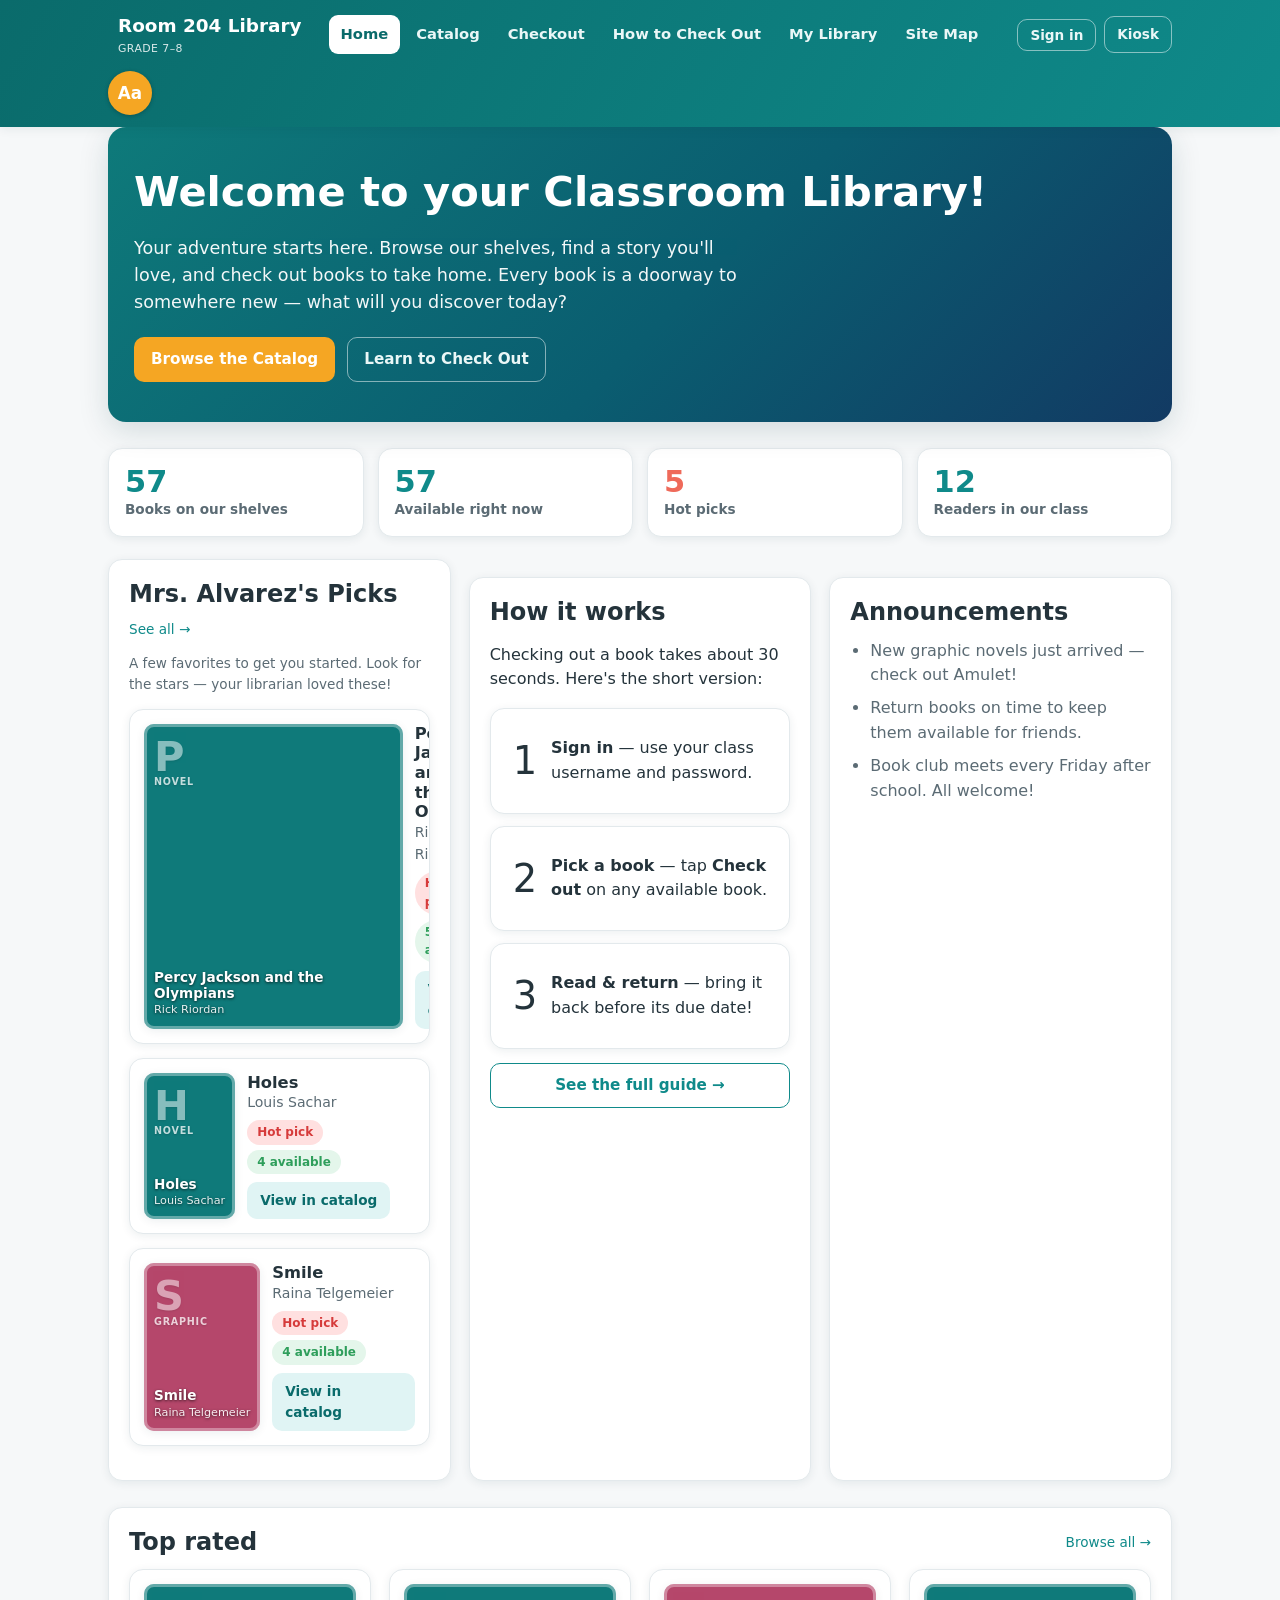
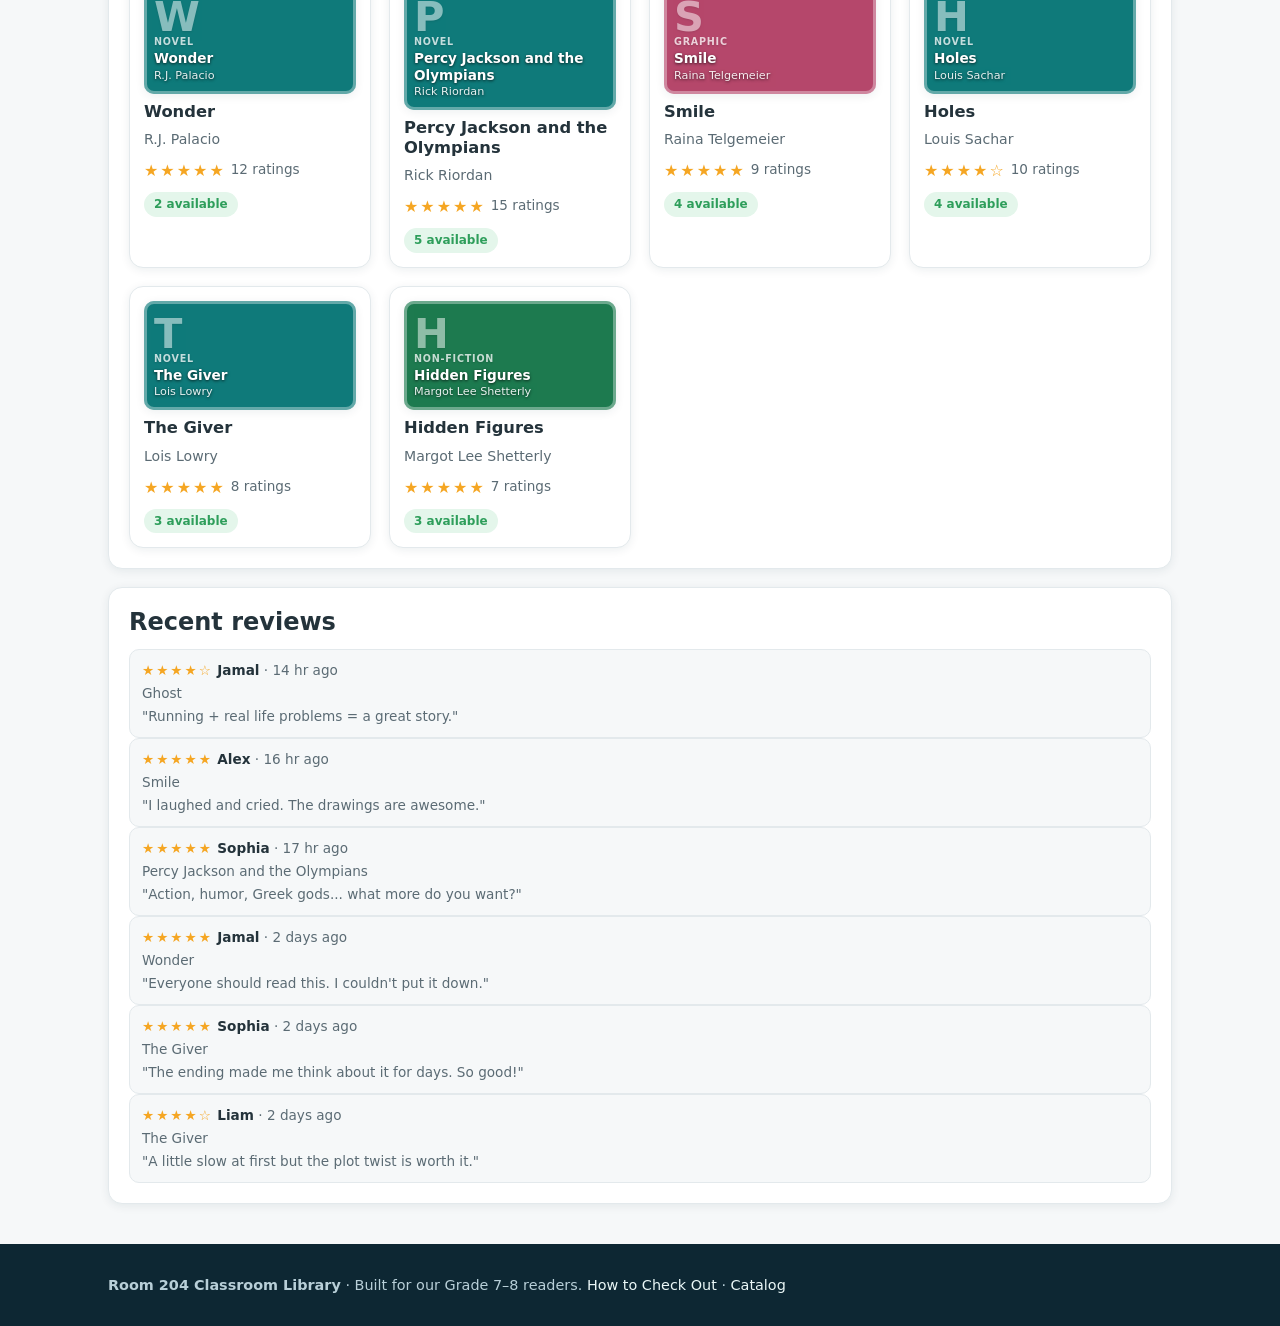
==== index.html @ 21fab07f "Fix 6h inactivity sign-out: persist activity and poll without touching clock - currentUser() now per" ====
<!DOCTYPE html>
<html lang="en">
<head>
 <meta charset="UTF-8">
 <meta name="viewport" content="width=device-width, initial-scale=1.0">
  <meta http-equiv="Cache-Control" content="no-cache, no-store, must-revalidate">
  <meta name="theme-color" content="#0f8a8a">
  <link rel="manifest" href="manifest.webmanifest">
  <link rel="icon" href="icons/icon.svg" type="image/svg+xml">
  <link rel="apple-touch-icon" href="icons/icon.svg">
 <title>Home · Our Classroom Library</title>
 <link rel="stylesheet" href="css/style.css?v=33">
 <script defer src="js/store.js?v=33"></script>
 <script defer src="js/app.js?v=33"></script>
  <script defer src="js/a11y.js?v=33"></script>
 <script defer src="js/covers.js?v=33"></script>
 <script defer src="js/home.js?v=33"></script>
</head>
<body>
 <header class="topbar">
 <div class="topbar-inner">
 <a class="brand" href="index.html">
 <span class="logo"></span>
 <span>Room 204 Library<small>Grade 7–8</small></span></a>
 <nav class="nav">
 <a data-page="index.html" href="index.html">Home</a>
 <a data-page="catalog.html" href="catalog.html">Catalog</a>
        <a data-page="kiosk.html" href="kiosk.html">Checkout</a>
 <a data-page="how-to-check-out.html" href="how-to-check-out.html">How to Check Out</a>
 <a data-page="my-library.html" href="my-library.html">My Library</a>
        <a data-page="sitemap.html" href="sitemap.html">Site Map</a>
 </nav>
 <div id="user-area"></div>
 </div>
 </header>

 <main class="container">
 <section class="hero">
 <div class="emoji-bg"></div>
 <h1>Welcome to your Classroom Library!</h1>
 <p>
 Your adventure starts here. Browse our shelves, find a story you'll love,
 and check out books to take home. Every book is a doorway to somewhere new —
 what will you discover today?</p>
 <div class="hero-actions">
 <a class="btn btn-amber" href="catalog.html"> Browse the Catalog</a>
 <a class="btn btn-ghost" href="how-to-check-out.html">Learn to Check Out</a>
 </div>
 </section>

 <section class="stat-grid" id="stats">
 <div class="stat"><div class="num" id="stat-books">–</div><div class="lbl">Books on our shelves</div></div>
 <div class="stat"><div class="num" id="stat-avail">–</div><div class="lbl">Available right now</div></div>
 <div class="stat hot"><div class="num" id="stat-hot">–</div><div class="lbl">Hot picks </div></div>
 <div class="stat"><div class="num" id="stat-students">–</div><div class="lbl">Readers in our class</div></div>
 </section>

 <div class="grid" style="grid-template-columns: repeat(auto-fit,minmax(300px,1fr))">
 <section class="card">
 <div class="card-head">
 <h2> Mrs. Alvarez's Picks</h2>
 <a class="small" href="catalog.html">See all →</a>
 </div>
 <p class="muted small">A few favorites to get you started. Look for the stars — your librarian loved these!</p>
 <div id="featured"></div>
 </section>

 <section class="card">
 <div class="card-head"><h2> How it works</h2></div>
 <p>Checking out a book takes about 30 seconds. Here's the short version:</p>
 <div class="steps" style="grid-template-columns:1fr;gap:12px;margin:0">
 <div class="step" style="text-align:left;display:flex;gap:14px;align-items:center">
 <span class="icon">1</span><span><strong>Sign in</strong> — use your class username and password.</span>
 </div>
 <div class="step" style="text-align:left;display:flex;gap:14px;align-items:center">
 <span class="icon">2</span><span><strong>Pick a book</strong> — tap <strong>Check out</strong> on any available book.</span>
 </div>
 <div class="step" style="text-align:left;display:flex;gap:14px;align-items:center">
 <span class="icon">3</span><span><strong>Read & return</strong> — bring it back before its due date!</span>
 </div>
 </div>
 <a class="btn btn-outline btn-block" style="margin-top:14px" href="how-to-check-out.html">See the full guide →</a>
 </section>

 <section class="card">
 <div class="card-head"><h2>Announcements</h2></div>
 <div id="announcements-list" style="color:var(--ink-soft)"><p class="muted">Loading…</p></div>
 </section>
 </div>

 <section class="card" id="book-of-week-wrap" style="margin-bottom:26px;border-left:6px solid var(--amber);display:none">
  <div class="card-head"><h2>Book of the Week</h2></div>
  <div id="book-of-week"></div>
</section>

<section class="card" style="margin-top:26px">
 <div class="card-head"><h2>Top rated</h2><a class="small" href="catalog.html">Browse all →</a></div>
 <div id="top-rated" class="book-grid" style="grid-template-columns:repeat(auto-fill,minmax(200px,1fr))"></div>
 </section>

 <section class="card">
 <div class="card-head"><h2>Recent reviews</h2></div>
 <div id="recent-reviews"></div>
 </section>
 </main>

 <footer>
 <div class="container">
 <strong>Room 204 Classroom Library</strong> · Built for our Grade 7–8 readers.
 <a href="how-to-check-out.html">How to Check Out</a> ·
 <a href="catalog.html">Catalog</a>
 </div>
 </footer>
</body>
</html>
---- css/style.css ----
/* ============================================================
   Classroom Library — styles
   Friendly, warm, readable, and fully responsive.
   ============================================================ */
:root {
  --teal: #0f8a8a;
  --teal-dark: #0a6b6b;
  --teal-soft: #e0f4f4;
  --amber: #f5a623;
  --amber-soft: #fff3db;
  --coral: #ef6a5a;
  --ink: #24333b;
  --ink-soft: #5b6b74;
  --line: #e3e9ec;
  --bg: #f6f8f9;
  --card: #ffffff;
  --green: #2e9e5b;
  --green-soft: #e4f6eb;
  --red: #d63b3b;
  --red-soft: #fdecec;
  --blue: #2f6fd0;
  --blue-soft: #e8f0fc;
  --radius: 14px;
  --shadow: 0 2px 10px rgba(16, 51, 60, 0.08);
  --shadow-lg: 0 8px 30px rgba(16, 51, 60, 0.15);
}

* { box-sizing: border-box; }
html { scroll-behavior: smooth; }
body {
  margin: 0;
  font-family: "Segoe UI", system-ui, -apple-system, Roboto, Helvetica, Arial, sans-serif;
  color: var(--ink);
  background: var(--bg);
  line-height: 1.55;
}
img { max-width: 100%; }
h1, h2, h3, h4 { line-height: 1.2; margin: 0 0 .5em; }
a { color: var(--teal); text-decoration: none; }
a:hover { text-decoration: underline; }
.muted { color: var(--ink-soft); }
.small { font-size: .85rem; }
.section-title { font-size: 1.5rem; margin-bottom: .4em; }

/* ------------------------------ Layout ------------------------------ */
.container { max-width: 1100px; margin: 0 auto; padding: 0 18px; }
main { min-height: 60vh; padding: 26px 0 60px; }
.page-head { margin-bottom: 20px; }
.page-head h1 { font-size: 1.9rem; margin-bottom: .15em; }
.grid { display: grid; gap: 18px; }

/* ------------------------------ Top bar ----------------------------- */
.topbar {
  background: linear-gradient(120deg, var(--teal-dark), var(--teal));
  color: #fff;
  position: sticky; top: 0; z-index: 50;
  box-shadow: var(--shadow);
}
.topbar-inner { display: flex; align-items: center; gap: 14px; padding: 12px 18px; max-width: 1100px; margin: 0 auto; flex-wrap: wrap; }
.brand { display: flex; align-items: center; gap: 10px; font-weight: 800; font-size: 1.15rem; color: #fff; text-decoration: none; }
.brand:hover { text-decoration: none; }
.brand .logo { font-size: 1.5rem; }
.brand small { display: block; font-weight: 500; font-size: .68rem; opacity: .85; letter-spacing: .04em; text-transform: uppercase; }

.nav { display: flex; gap: 4px; flex-wrap: wrap; margin-left: auto; }
.nav a {
  color: #eaf7f7; padding: 8px 12px; border-radius: 9px; font-weight: 600; font-size: .92rem;
}
.nav a:hover { background: rgba(255,255,255,.14); text-decoration: none; }
.nav a.active { background: #fff; color: var(--teal-dark); }

#user-area { display: flex; align-items: center; gap: 8px; flex-wrap: wrap; margin-left: auto; }

.user-chip { display: inline-flex; align-items: center; gap: 8px; background: rgba(255,255,255,.18); padding: 5px 11px 5px 6px; border-radius: 999px; }
.user-avatar { width: 28px; height: 28px; border-radius: 50%; background: var(--amber); color: #fff; display: inline-flex; align-items: center; justify-content: center; font-weight: 800; }
.user-name { font-weight: 600; }

/* ------------------------------ Buttons ----------------------------- */
.btn {
  display: inline-flex; align-items: center; gap: 6px; justify-content: center;
  padding: 10px 16px; border-radius: 10px; border: 1px solid transparent;
  font-weight: 700; font-size: .95rem; cursor: pointer; font-family: inherit;
  transition: transform .05s ease, box-shadow .15s ease, background .15s;
}
.btn:active { transform: translateY(1px); }
.btn-block { width: 100%; }
.btn-sm { padding: 7px 12px; font-size: .85rem; }
.btn-primary { background: var(--teal); color: #fff; }
.btn-primary:hover { background: var(--teal-dark); }
.btn-amber { background: var(--amber); color: #fff; }
.btn-amber:hover { filter: brightness(.95); }
.btn-ghost { background: transparent; color: #eaf7f7; border-color: rgba(255,255,255,.5); }
.btn-ghost:hover { background: rgba(255,255,255,.15); }
.btn-outline { background: #fff; color: var(--teal); border-color: var(--teal); }
.btn-outline:hover { background: var(--teal-soft); }
.btn-danger { background: var(--red); color: #fff; }
.btn-danger-ghost { background: #fff; color: var(--red); border-color: var(--red); }
.btn-danger-ghost:hover { background: var(--red-soft); }
.btn-soft { background: var(--teal-soft); color: var(--teal-dark); }
.btn:disabled { opacity: .5; cursor: not-allowed; }

.chip {
  background: var(--teal-soft); color: var(--teal-dark); border: none; border-radius: 999px;
  padding: 6px 12px; cursor: pointer; font-weight: 600; font-size: .85rem; margin: 3px;
}
.chip:hover { background: #cfe9e9; }
.chip.active { background: var(--teal); color: #fff; }

/* ------------------------------ Badges ------------------------------ */
.badge { display: inline-flex; align-items: center; gap: 4px; padding: 3px 10px; border-radius: 999px; font-size: .75rem; font-weight: 700; }
.badge-avail { background: var(--green-soft); color: var(--green); }
.badge-out { background: var(--red-soft); color: var(--red); }
.badge-hold { background: var(--amber-soft); color: #a16508; }
.badge-admin { background: var(--amber); color: #fff; }
.badge-hot { background: #ffe0e0; color: #d63b3b; }
.badge-rising { background: var(--blue-soft); color: var(--blue); }
.badge-overdue { background: var(--red); color: #fff; }
.badge-warn { background: var(--amber-soft); color: #a16508; }

/* ------------------------------- Cards ------------------------------ */
.card { background: var(--card); border: 1px solid var(--line); border-radius: var(--radius); box-shadow: var(--shadow); padding: 20px; }
.card + .card { margin-top: 18px; }
.card-head { display: flex; align-items: center; justify-content: space-between; gap: 10px; margin-bottom: 12px; flex-wrap: wrap; }
.card-head h2, .card-head h3 { margin: 0; }

.stat-grid { display: grid; grid-template-columns: repeat(auto-fit, minmax(150px, 1fr)); gap: 14px; margin-bottom: 22px; }
.stat { background: var(--card); border: 1px solid var(--line); border-radius: var(--radius); padding: 16px; box-shadow: var(--shadow); }
.stat .num { font-size: 1.9rem; font-weight: 800; color: var(--teal); line-height: 1.1; }
.stat .lbl { color: var(--ink-soft); font-weight: 600; font-size: .85rem; }
.stat.hot .num { color: var(--coral); }

/* ----------------------------- Book cards --------------------------- */
.book-grid { display: grid; grid-template-columns: repeat(auto-fill, minmax(230px, 1fr)); gap: 18px; }
.book-card {
  background: var(--card); border: 1px solid var(--line); border-radius: var(--radius);
  box-shadow: var(--shadow); overflow: hidden; display: flex; flex-direction: column;
  transition: transform .12s ease, box-shadow .12s ease;
}
.book-card:hover { transform: translateY(-3px); box-shadow: var(--shadow-lg); }
.book-card .body { padding: 14px; display: flex; flex-direction: column; gap: 8px; flex: 1; }
.book-card h3 { font-size: 1.02rem; margin: 0; }
.book-card .author { color: var(--ink-soft); font-size: .88rem; }
.book-card .meta { display: flex; flex-wrap: wrap; gap: 5px; }
.book-card .actions { display: flex; gap: 8px; flex-wrap: wrap; margin-top: auto; padding-top: 6px; }
.book-card .actions .btn { flex: 1; white-space: nowrap; }

.cover { border-radius: 10px; color: #fff; text-shadow: 0 1px 2px rgba(0,0,0,.2); padding: 14px; display: flex; flex-direction: column; min-height: 150px; box-shadow: inset 0 0 0 3px rgba(255,255,255,.35), var(--shadow); position: relative; overflow: hidden; }
/* Big initial letter + type label (text-only fallback, no emoji) sit behind
   the cover image. The real Open Library image (z-index 1) covers them when
   it loads; if it fails or is offline, the text cover shows through. */
.cover .cover-initial { font-size: 4.6rem; font-weight: 800; line-height: .9; opacity: .5; margin-top: 4px; }
.cover .cover-type { font-size: .7rem; font-weight: 700; text-transform: uppercase; letter-spacing: .08em; opacity: .75; }
.cover .cover-title { font-weight: 800; font-size: 1.05rem; margin-top: auto; line-height: 1.2; position: relative; z-index: 2; }
.cover .cover-author { font-size: .8rem; opacity: .9; position: relative; z-index: 2; }
.cover-img { position: absolute; inset: 0; width: 100%; height: 100%; object-fit: cover; z-index: 1; border-radius: 8px; }
.cover .cover-title, .cover .cover-author {
  color: #fff; text-shadow: 0 1px 3px rgba(0,0,0,.7);
}
.cover.sm { min-height: 90px; padding: 10px; }
.cover.sm .cover-initial { font-size: 2.6rem; }
.cover.sm .cover-title { font-size: .85rem; }
.cover.sm .cover-author { font-size: .7rem; }
.cover.sm .cover-type { font-size: .6rem; }

/* Book-card description excerpt */
.book-card .desc {
  font-size: .82rem; color: var(--ink-soft); margin: 0;
  display: -webkit-box; -webkit-line-clamp: 2; -webkit-box-orient: vertical; overflow: hidden;
}
.stars { color: var(--amber); letter-spacing: 2px; white-space: nowrap; }
.review { background: var(--bg); border: 1px solid var(--line); border-radius: 10px; padding: 10px 12px; }
.review-form { border-top: 1px dashed var(--line); padding-top: 4px; }
.star-input { display: flex; gap: 2px; margin: 6px 0; }
.star-btn { background: none; border: none; font-size: 1.7rem; color: #c9d4da; cursor: pointer; padding: 0 2px; line-height: 1; }
.star-btn:hover { color: var(--amber); }
.star-btn.filled { color: var(--amber); }
#review-text { width: 100%; padding: 10px 12px; border: 1px solid var(--line); border-radius: 9px; font-family: inherit; font-size: .95rem; margin-bottom: 8px; resize: vertical; }

/* ------------------------------ Filters ----------------------------- */
.filters { display: flex; flex-wrap: wrap; gap: 10px; align-items: flex-end; margin-bottom: 18px; }
.field { display: flex; flex-direction: column; gap: 5px; }
.field label { font-weight: 700; font-size: .8rem; color: var(--ink-soft); }
.field input, .field select, .field textarea {
  padding: 10px 12px; border: 1px solid var(--line); border-radius: 9px; font-size: .95rem;
  font-family: inherit; background: #fff; color: var(--ink);
}
.field input:focus, .field select:focus, .field textarea:focus { outline: 2px solid var(--teal); border-color: var(--teal); }
.search-wrap { position: relative; flex: 1; min-width: 220px; }
.search-wrap input { width: 100%; padding-left: 36px; }
.search-wrap .search-icon { position: absolute; left: 12px; top: 50%; transform: translateY(-50%); font-size: 1rem; }

/* ------------------------------- Tables ----------------------------- */
.table-wrap { overflow-x: auto; }
table { width: 100%; border-collapse: collapse; font-size: .9rem; }
th, td { text-align: left; padding: 11px 12px; border-bottom: 1px solid var(--line); vertical-align: middle; }
th { color: var(--ink-soft); font-size: .78rem; text-transform: uppercase; letter-spacing: .03em; }
tbody tr:hover { background: #fbfcfd; }
.row-actions { display: flex; gap: 6px; flex-wrap: wrap; }

/* ------------------------------ Hero -------------------------------- */
.hero {
  background: linear-gradient(135deg, #0e7a7a, #0a5d70 55%, #123a63);
  color: #fff; border-radius: 18px; padding: 40px 26px; margin-bottom: 26px;
  box-shadow: var(--shadow-lg); position: relative; overflow: hidden;
}
.hero h1 { font-size: clamp(1.7rem, 4vw, 2.6rem); margin-bottom: .3em; }
.hero p { font-size: 1.1rem; opacity: .95; max-width: 620px; }
.hero .emoji-bg { position: absolute; right: -20px; bottom: -30px; font-size: 9rem; opacity: .12; transform: rotate(-10deg); }
.hero-actions { display: flex; gap: 12px; flex-wrap: wrap; margin-top: 20px; }

.callout { display: flex; gap: 14px; align-items: flex-start; background: var(--amber-soft); border-left: 5px solid var(--amber); padding: 16px; border-radius: 10px; }

/* ------------------------------- Steps ------------------------------ */
.steps { display: grid; grid-template-columns: repeat(auto-fit, minmax(230px, 1fr)); gap: 18px; margin: 20px 0; }
.step { background: var(--card); border: 1px solid var(--line); border-radius: var(--radius); padding: 22px; box-shadow: var(--shadow); text-align: center; }
.step .num { width: 44px; height: 44px; border-radius: 50%; background: var(--teal); color: #fff; font-weight: 800; font-size: 1.2rem; display: inline-flex; align-items: center; justify-content: center; margin-bottom: 12px; }
.step .icon { font-size: 2.4rem; }
.step h3 { margin-bottom: .3em; }

/* ------------------------------- Modal ------------------------------ */
.modal { display: none; position: fixed; inset: 0; background: rgba(16,32,40,.55); z-index: 100; align-items: center; justify-content: center; padding: 16px; }
.modal.open { display: flex; }
.modal-card { background: #fff; border-radius: var(--radius); padding: 24px; max-width: 440px; width: 100%; box-shadow: var(--shadow-lg); max-height: 92vh; overflow-y: auto; position: relative; }
.modal-card.wide { max-width: 760px; }
.modal-card h2 { margin-top: 0; }
.modal-x { position: absolute; top: 10px; right: 12px; background: none; border: none; font-size: 1.6rem; cursor: pointer; color: var(--ink-soft); }
form label { display: flex; flex-direction: column; gap: 5px; font-weight: 700; font-size: .9rem; margin-bottom: 12px; }
form input, form select, form textarea { padding: 10px 12px; border: 1px solid var(--line); border-radius: 9px; font-size: .95rem; font-family: inherit; }
.form-error { color: var(--red); font-weight: 600; }
.demo-accounts { margin-top: 14px; border-top: 1px dashed var(--line); padding-top: 12px; }

/* ------------------------------ Barcode ----------------------------- */
.barcode-card { text-align: center; }
.barcode-card canvas { max-width: 100%; height: auto; border: 1px dashed var(--line); border-radius: 8px; background: #fff; padding: 8px; }
.barcode-actions { display: flex; gap: 10px; justify-content: center; margin-top: 14px; flex-wrap: wrap; }

/* ------------------------------- Toast ------------------------------ */
#toast-box { position: fixed; bottom: 18px; right: 18px; display: flex; flex-direction: column; gap: 8px; z-index: 200; max-width: 90vw; }
.toast { background: var(--ink); color: #fff; padding: 12px 16px; border-radius: 10px; box-shadow: var(--shadow-lg); font-weight: 600; font-size: .92rem; opacity: 1; transition: opacity .3s, transform .3s; }
.toast-success { background: var(--green); }
.toast-error { background: var(--red); }
.toast-hide { opacity: 0; transform: translateY(8px); }

/* --------------------------- Empty state ---------------------------- */
.empty { text-align: center; padding: 40px 20px; color: var(--ink-soft); }
.empty .big { font-size: 3rem; }

/* ------------------------------ Scanner ------------------------------ */
.scan-fab {
  position: fixed; bottom: 22px; right: 22px; z-index: 60;
  background: var(--teal); color: #fff; border-radius: 999px;
  padding: 14px 20px; font-size: 1rem; box-shadow: var(--shadow-lg);
}
.scan-fab:hover { background: var(--teal-dark); transform: translateY(-2px); }
.scan-fab span { font-weight: 800; }
.scan-video-wrap { background: #0b0f12; border-radius: 12px; overflow: hidden; margin-bottom: 12px; min-height: 160px; display: flex; align-items: center; justify-content: center; position: relative; }
.scan-video-wrap video { width: 100%; max-height: 320px; display: block; }
.scan-status.warn { color: var(--amber); font-weight: 600; }
.scan-status.ok { color: var(--green); font-weight: 600; }
#scan-manual { margin-bottom: 4px; }
#scan-manual input { width: 100%; padding: 12px 14px; border: 1px solid var(--line); border-radius: 10px; font-size: 1rem; }

/* ------------------------------ Footer ------------------------------ */
footer { background: #0d2733; color: #b8cfd8; padding: 30px 0; margin-top: 40px; font-size: .9rem; }
footer a { color: #eaf7f7; }

/* --------------------------- Responsive ----------------------------- */
@media (max-width: 720px) {
  .topbar-inner { gap: 8px; }
  .brand small { display: none; }
  .nav { order: 3; width: 100%; justify-content: flex-start; }
  .hero { padding: 28px 20px; }
  .page-head h1 { font-size: 1.5rem; }
  .stat-grid { grid-template-columns: repeat(2, 1fr); }
  .card-head { flex-direction: column; align-items: flex-start; }
  .book-grid { grid-template-columns: repeat(auto-fill, minmax(160px, 1fr)); }
  #user-area { width: 100%; margin-left: 0; }
}
@media (max-width: 420px) {
  .book-grid { grid-template-columns: 1fr; }
  .stat-grid { grid-template-columns: 1fr; }
}

/* --------------------------- View toggle (#11) --------------------------- */
.seg { display: inline-flex; border: 1px solid var(--line); border-radius: 9px; overflow: hidden; background: #fff; }
.seg-btn { border: none; background: #fff; padding: 8px 14px; font-weight: 700; font-size: .85rem; cursor: pointer; color: var(--ink-soft); font-family: inherit; }
.seg-btn.active { background: var(--teal); color: #fff; }

/* --------------------------- Shelf view (#11) --------------------------- */
.shelf-row { display: grid; grid-template-columns: repeat(auto-fill, minmax(200px, 1fr)); gap: 14px; }
.shelf-head { color: #fff; padding: 10px 14px; border-radius: 10px 10px 0 0; display: flex; justify-content: space-between; align-items: center; font-weight: 800; }
.shelf-count { font-weight: 600; font-size: .8rem; opacity: .9; }

/* --------------------------- Accessibility (#15) ------------------------- */
html.large-text { font-size: 18px; }
html.large-text .btn { font-size: 1rem; }
html.dyslexia body, html.dyslexia body * { font-family: "Comic Sans MS", "Chalkboard SE", "OpenDyslexic", Verdana, sans-serif !important; letter-spacing: .02em; line-height: 1.65; }

/* --------------------------- Dark mode (#15) ----------------------------- */
html[data-theme="dark"] {
  --bg: #10161a;
  --card: #182229;
  --line: #2b3a44;
  --ink: #e6eef1;
  --ink-soft: #a7b8c2;
  --teal-soft: #123a3a;
  --green-soft: #143326;
  --red-soft: #3a1a1a;
  --blue-soft: #16273f;
  --amber-soft: #33270f;
}
html[data-theme="dark"] body { background: var(--bg); color: var(--ink); }
html[data-theme="dark"] .card, html[data-theme="dark"] .stat,
html[data-theme="dark"] .step, html[data-theme="dark"] .book-card,
html[data-theme="dark"] .seg, html[data-theme="dark"] .seg-btn { background: var(--card); border-color: var(--line); }
html[data-theme="dark"] .field input, html[data-theme="dark"] .field select, html[data-theme="dark"] .field textarea,
html[data-theme="dark"] form input, html[data-theme="dark"] form select, html[data-theme="dark"] form textarea,
html[data-theme="dark"] #scan-manual input { background: #10161a; color: var(--ink); border-color: var(--line); }
html[data-theme="dark"] .modal-card { background: var(--card); color: var(--ink); }
html[data-theme="dark"] th { color: var(--ink-soft); }
html[data-theme="dark"] tbody tr:hover { background: #1c272e; }
html[data-theme="dark"] .review { background: #10161a; }
html[data-theme="dark"] .btn-outline { background: transparent; color: var(--teal); }
html[data-theme="dark"] .btn-danger-ghost { background: transparent; }
html[data-theme="dark"] .btn-soft { background: var(--teal-soft); color: var(--teal); }
html[data-theme="dark"] .hero { background: linear-gradient(135deg, #0a4d4d, #0a3d52 55%, #0c2542); }

/* Accessibility settings popover */
.a11y-pop { position: fixed; top: 66px; right: 18px; z-index: 90; width: 260px; }
@media (max-width: 720px) { .a11y-pop { top: 120px; right: 10px; width: 240px; } }
.a11y-row { display: flex; align-items: center; justify-content: space-between; gap: 10px; padding: 8px 0; border-bottom: 1px solid var(--line); }
.a11y-row:last-child { border-bottom: none; }
.a11y-row label { font-weight: 600; font-size: .9rem; }
.switch { position: relative; width: 42px; height: 24px; flex: none; }
.switch input { opacity: 0; width: 0; height: 0; }
.switch .slider { position: absolute; cursor: pointer; inset: 0; background: #c6d1d6; border-radius: 999px; transition: .2s; }
.switch .slider:before { content: ""; position: absolute; height: 18px; width: 18px; left: 3px; bottom: 3px; background: #fff; border-radius: 50%; transition: .2s; }
.switch input:checked + .slider { background: var(--teal); }
.switch input:checked + .slider:before { transform: translateX(18px); }

/* Display (Aa) button — make it a clear, tappable pill on the top bar */
.a11y-btn {
  background: var(--amber) !important;
  color: #fff !important;
  border: none !important;
  width: 44px; height: 44px;
  padding: 0 !important;
  border-radius: 50% !important;
  font-weight: 800 !important;
  font-size: 1.05rem !important;
  box-shadow: 0 1px 4px rgba(0,0,0,.25);
}
.a11y-btn:hover { background: #e0920f !important; transform: translateY(-1px); }

/* ------------------------- Kiosk (#checkout) ------------------------- */
.kiosk-tabs { display: flex; gap: 8px; margin-bottom: 20px; }
.kiosk-tab {
  flex: 1; padding: 16px; font-size: 1.15rem; font-weight: 800; cursor: pointer;
  border: 2px solid var(--line); background: var(--card); color: var(--ink-soft);
  border-radius: 12px; font-family: inherit;
}
.kiosk-tab.active { background: var(--teal); color: #fff; border-color: var(--teal); }

.class-picker { display: flex; gap: 12px; flex-wrap: wrap; }
.class-btn {
  flex: 1; min-width: 120px; padding: 20px; font-size: 1.5rem; font-weight: 800;
  border: 2px solid var(--line); border-radius: 12px; background: var(--card);
  cursor: pointer; font-family: inherit; color: var(--teal);
}
.class-btn:hover { border-color: var(--teal); background: var(--teal-soft); }
.class-btn.active { background: var(--teal); color: #fff; border-color: var(--teal); }

.roster { display: grid; grid-template-columns: repeat(auto-fill, minmax(150px, 1fr)); gap: 10px; }
.roster-name {
  display: flex; align-items: center; justify-content: space-between; gap: 6px;
  padding: 14px 12px; font-size: 1.02rem; font-weight: 700; cursor: pointer;
  border: 2px solid var(--line); border-radius: 10px; background: var(--card);
  font-family: inherit; color: var(--ink); text-align: left;
}
.roster-name:hover { border-color: var(--teal); background: var(--teal-soft); }
.roster-name.active { background: var(--teal); color: #fff; border-color: var(--teal); }
.roster-name.active .badge { background: #fff; color: var(--teal); }

.kiosk-scan-buttons { display: flex; gap: 10px; flex-wrap: wrap; }
.btn-lg { padding: 14px 24px; font-size: 1.05rem; }

@media (max-width: 520px) {
  .class-btn { min-width: 40%; }
}

/* --------------------------- Print barcodes (#6) ----------------------- */
.barcode-sheet { display: none; }
.bc-sheet-heading { text-align: center; margin-bottom: 16px; }
.bc-grid { display: grid; grid-template-columns: repeat(3, 1fr); gap: 14px; }
.bc-item { border: 1px dashed #ccc; padding: 10px; text-align: center; page-break-inside: avoid; }
.bc-title { font-size: 11px; font-weight: 700; margin-bottom: 4px; }
.bc-isbn { font-size: 9px; color: #555; margin-top: 4px; letter-spacing: .5px; }
@media print {
  body * { visibility: hidden; }
  #barcode-sheet, #barcode-sheet * { visibility: visible; }
  #barcode-sheet { display: block; position: absolute; inset: 0; padding: 20px; }
  .bc-grid { grid-template-columns: repeat(3, 1fr); }
}

/* --------------------- Kiosk options (checkout/checkin) --------------- */
.kiosk-options { display: grid; grid-template-columns: repeat(auto-fit, minmax(220px, 1fr)); gap: 18px; max-width: 640px; margin: 0 auto; }
.kiosk-option {
  display: flex; flex-direction: column; gap: 6px; align-items: flex-start; text-align: left;
  padding: 28px 22px; font-family: inherit; cursor: pointer;
  border: 2px solid var(--line); border-radius: 14px; background: var(--card); box-shadow: var(--shadow);
  transition: transform .1s ease, box-shadow .1s ease, border-color .1s;
}
.kiosk-option:hover { transform: translateY(-3px); box-shadow: var(--shadow-lg); border-color: var(--teal); }
.kiosk-option-title { font-size: 1.5rem; font-weight: 800; color: var(--teal); }
.kiosk-option-sub { font-size: .9rem; color: var(--ink-soft); }
.kiosk-panel { max-width: 640px; margin: 0 auto; }
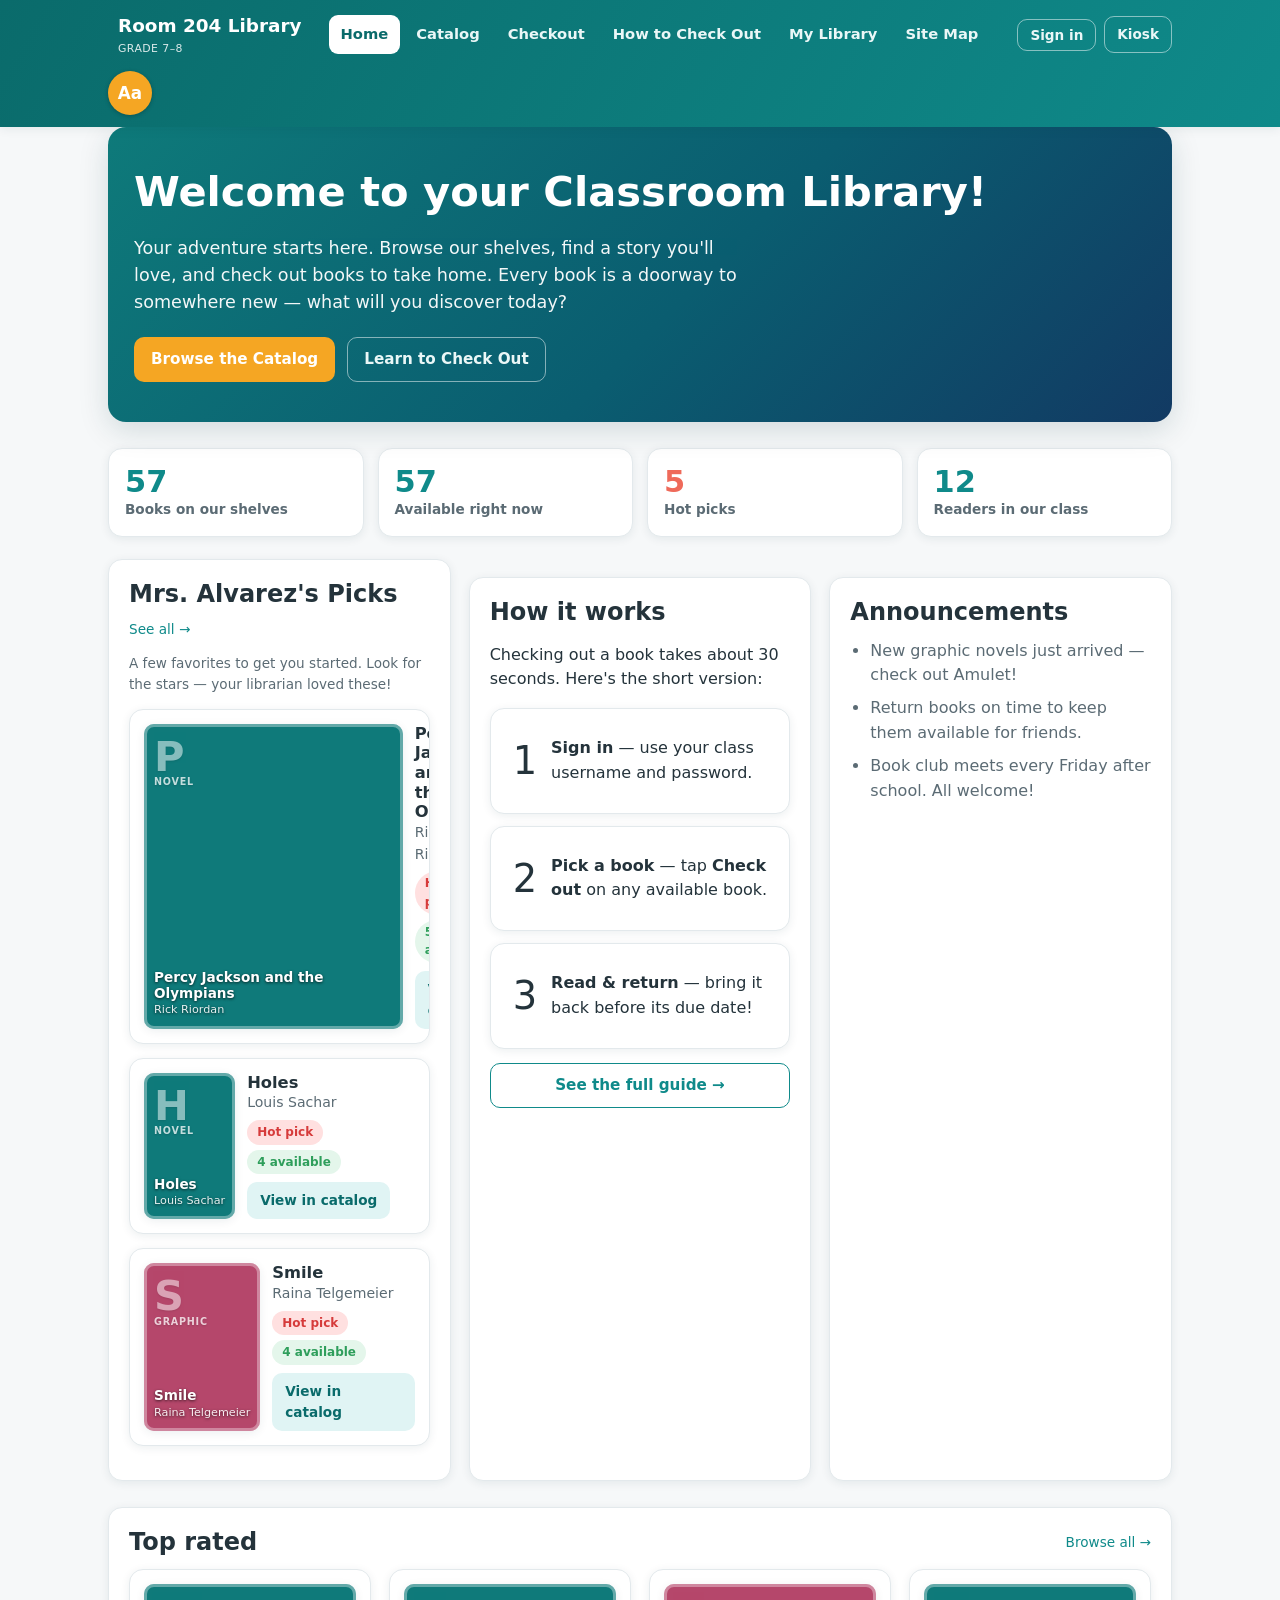
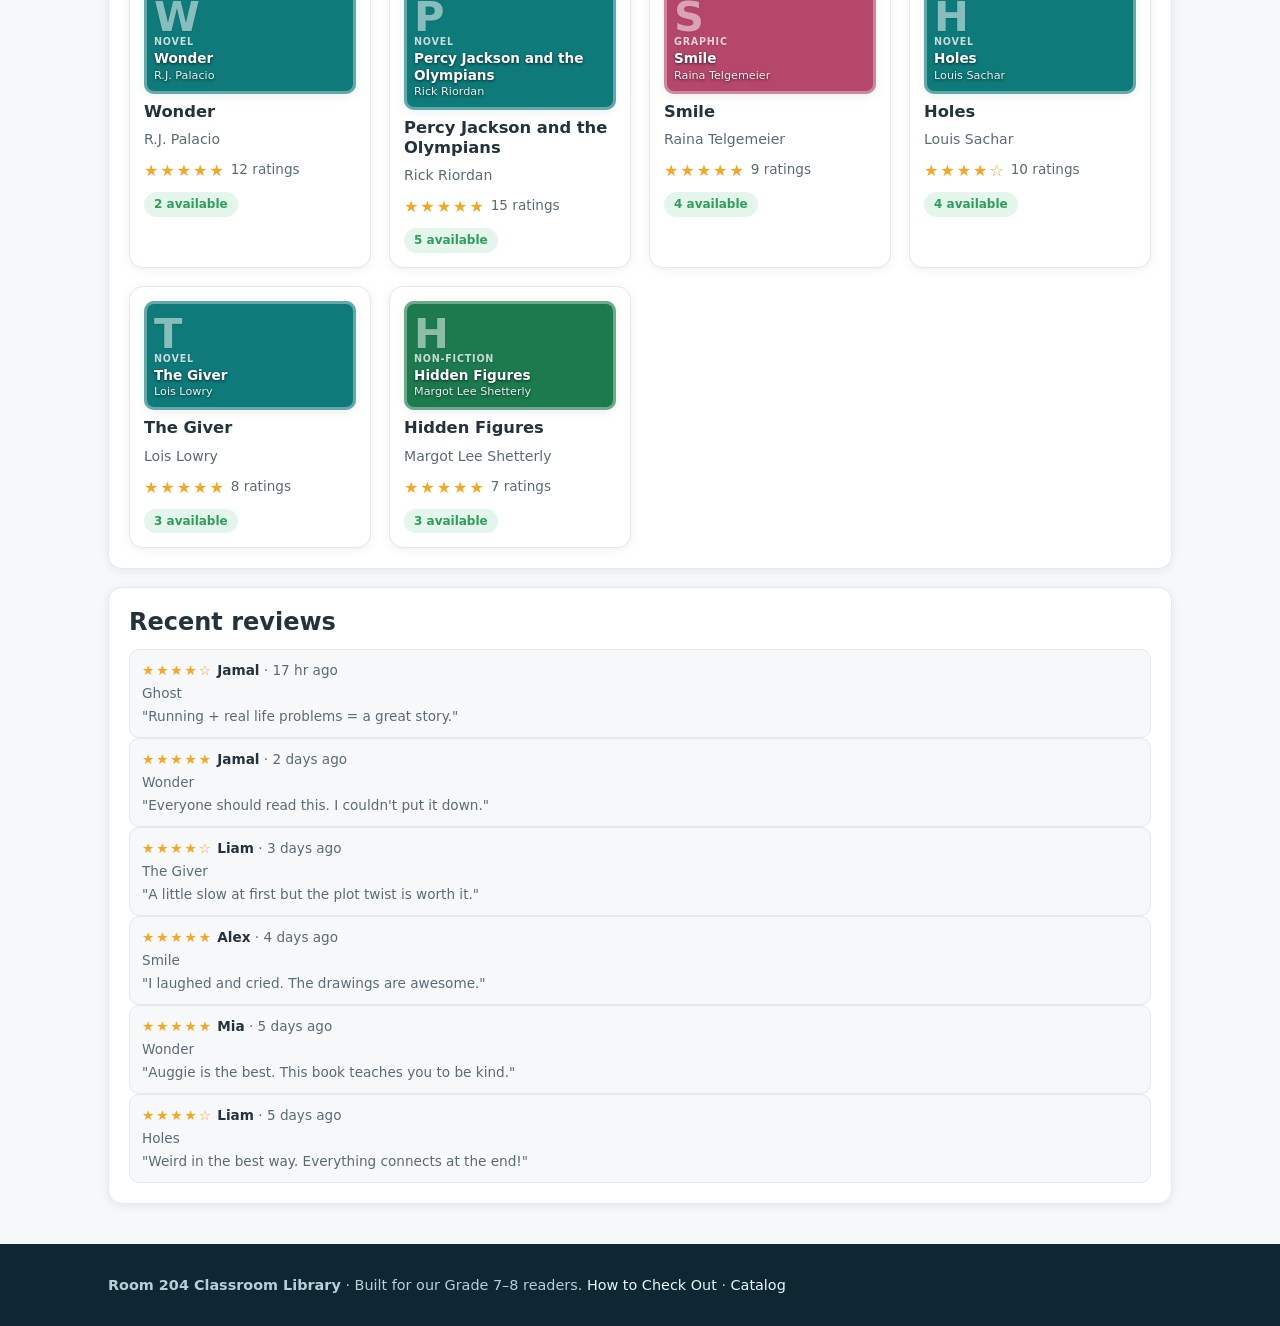
==== commit de719f57: "Add backup/restore, reading-level tags, and club read/unread features - Backup/Restore: admin can do" ====
--- a/index.html
+++ b/index.html
@@ -9,12 +9,12 @@
   <link rel="icon" href="icons/icon.svg" type="image/svg+xml">
   <link rel="apple-touch-icon" href="icons/icon.svg">
  <title>Home · Our Classroom Library</title>
- <link rel="stylesheet" href="css/style.css?v=33">
- <script defer src="js/store.js?v=33"></script>
- <script defer src="js/app.js?v=33"></script>
-  <script defer src="js/a11y.js?v=33"></script>
- <script defer src="js/covers.js?v=33"></script>
- <script defer src="js/home.js?v=33"></script>
+ <link rel="stylesheet" href="css/style.css?v=34">
+ <script defer src="js/store.js?v=34"></script>
+ <script defer src="js/app.js?v=34"></script>
+  <script defer src="js/a11y.js?v=34"></script>
+ <script defer src="js/covers.js?v=34"></script>
+ <script defer src="js/home.js?v=34"></script>
 </head>
 <body>
  <header class="topbar">
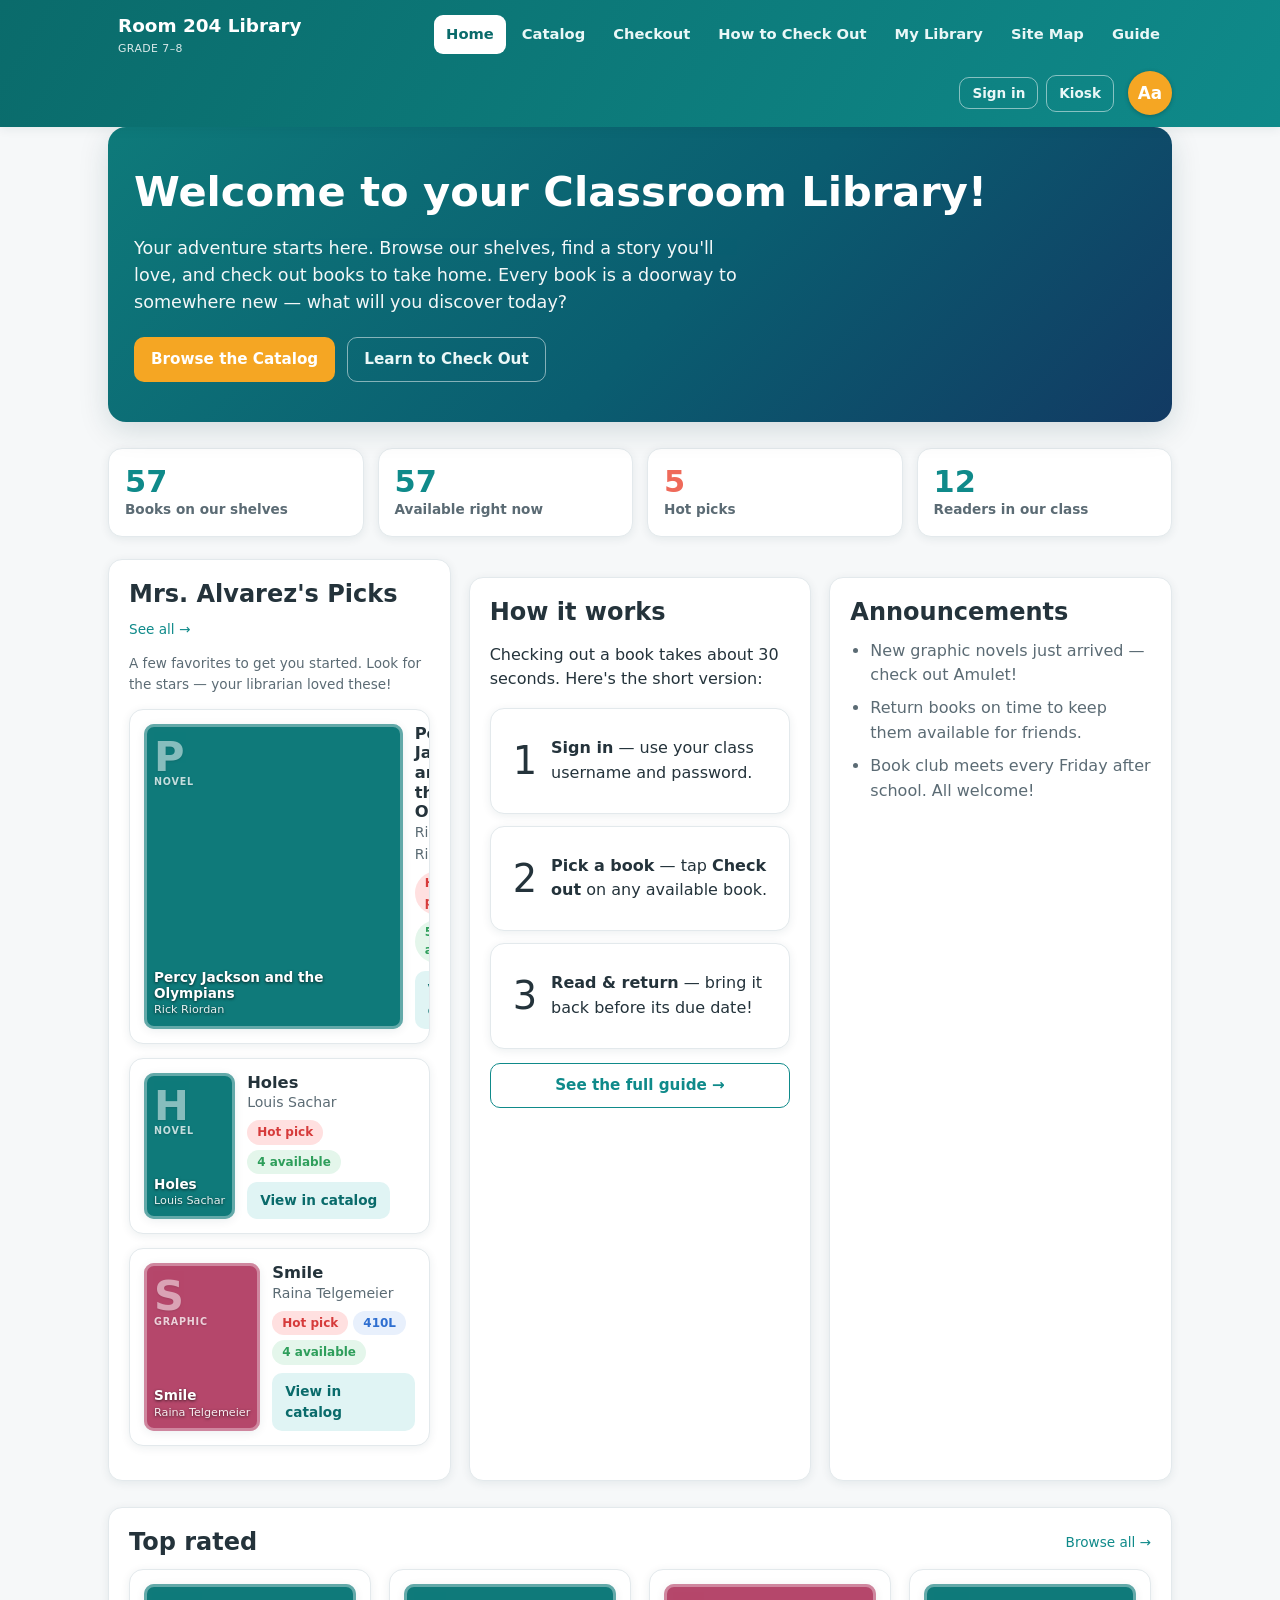
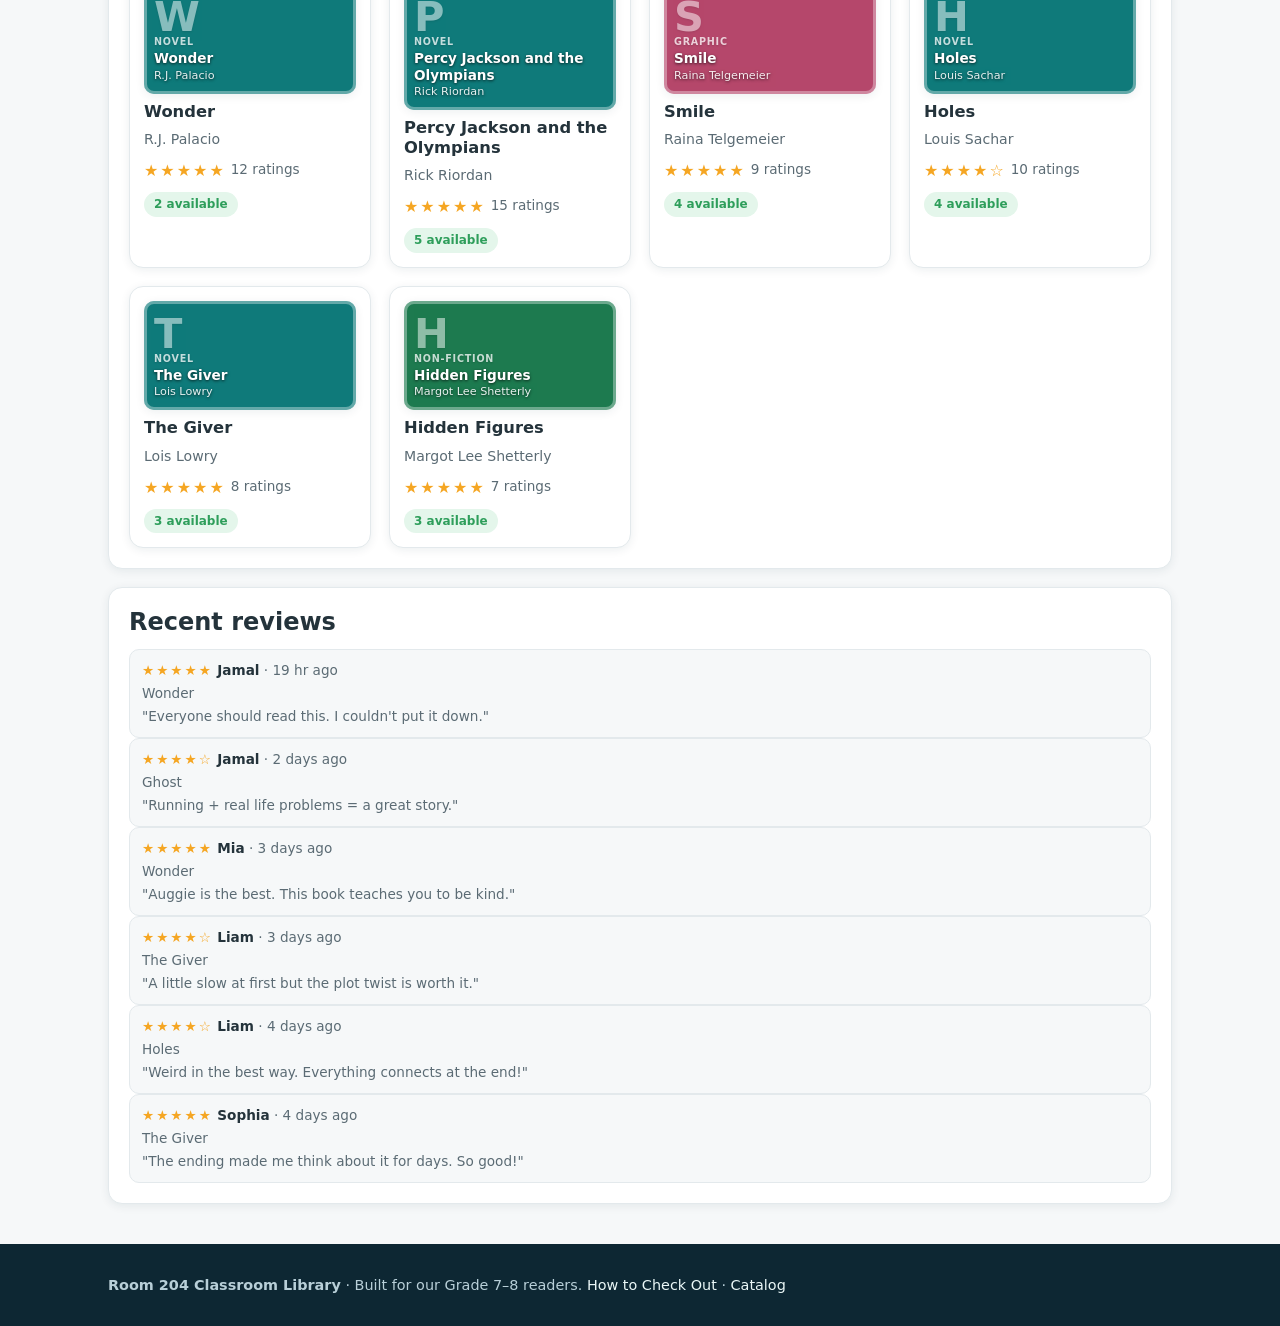
==== commit 9adbfaf4: "Add reading-level badges on home, teacher guide page, backup reminders, reading goals - Home: featur" ====
--- a/index.html
+++ b/index.html
@@ -9,12 +9,12 @@
   <link rel="icon" href="icons/icon.svg" type="image/svg+xml">
   <link rel="apple-touch-icon" href="icons/icon.svg">
  <title>Home · Our Classroom Library</title>
- <link rel="stylesheet" href="css/style.css?v=34">
- <script defer src="js/store.js?v=34"></script>
- <script defer src="js/app.js?v=34"></script>
-  <script defer src="js/a11y.js?v=34"></script>
- <script defer src="js/covers.js?v=34"></script>
- <script defer src="js/home.js?v=34"></script>
+ <link rel="stylesheet" href="css/style.css?v=35">
+ <script defer src="js/store.js?v=35"></script>
+ <script defer src="js/app.js?v=35"></script>
+  <script defer src="js/a11y.js?v=35"></script>
+ <script defer src="js/covers.js?v=35"></script>
+ <script defer src="js/home.js?v=35"></script>
 </head>
 <body>
  <header class="topbar">
@@ -29,6 +29,7 @@
  <a data-page="how-to-check-out.html" href="how-to-check-out.html">How to Check Out</a>
  <a data-page="my-library.html" href="my-library.html">My Library</a>
         <a data-page="sitemap.html" href="sitemap.html">Site Map</a>
+        <a data-page="guide.html" href="guide.html">Guide</a>
  </nav>
  <div id="user-area"></div>
  </div>
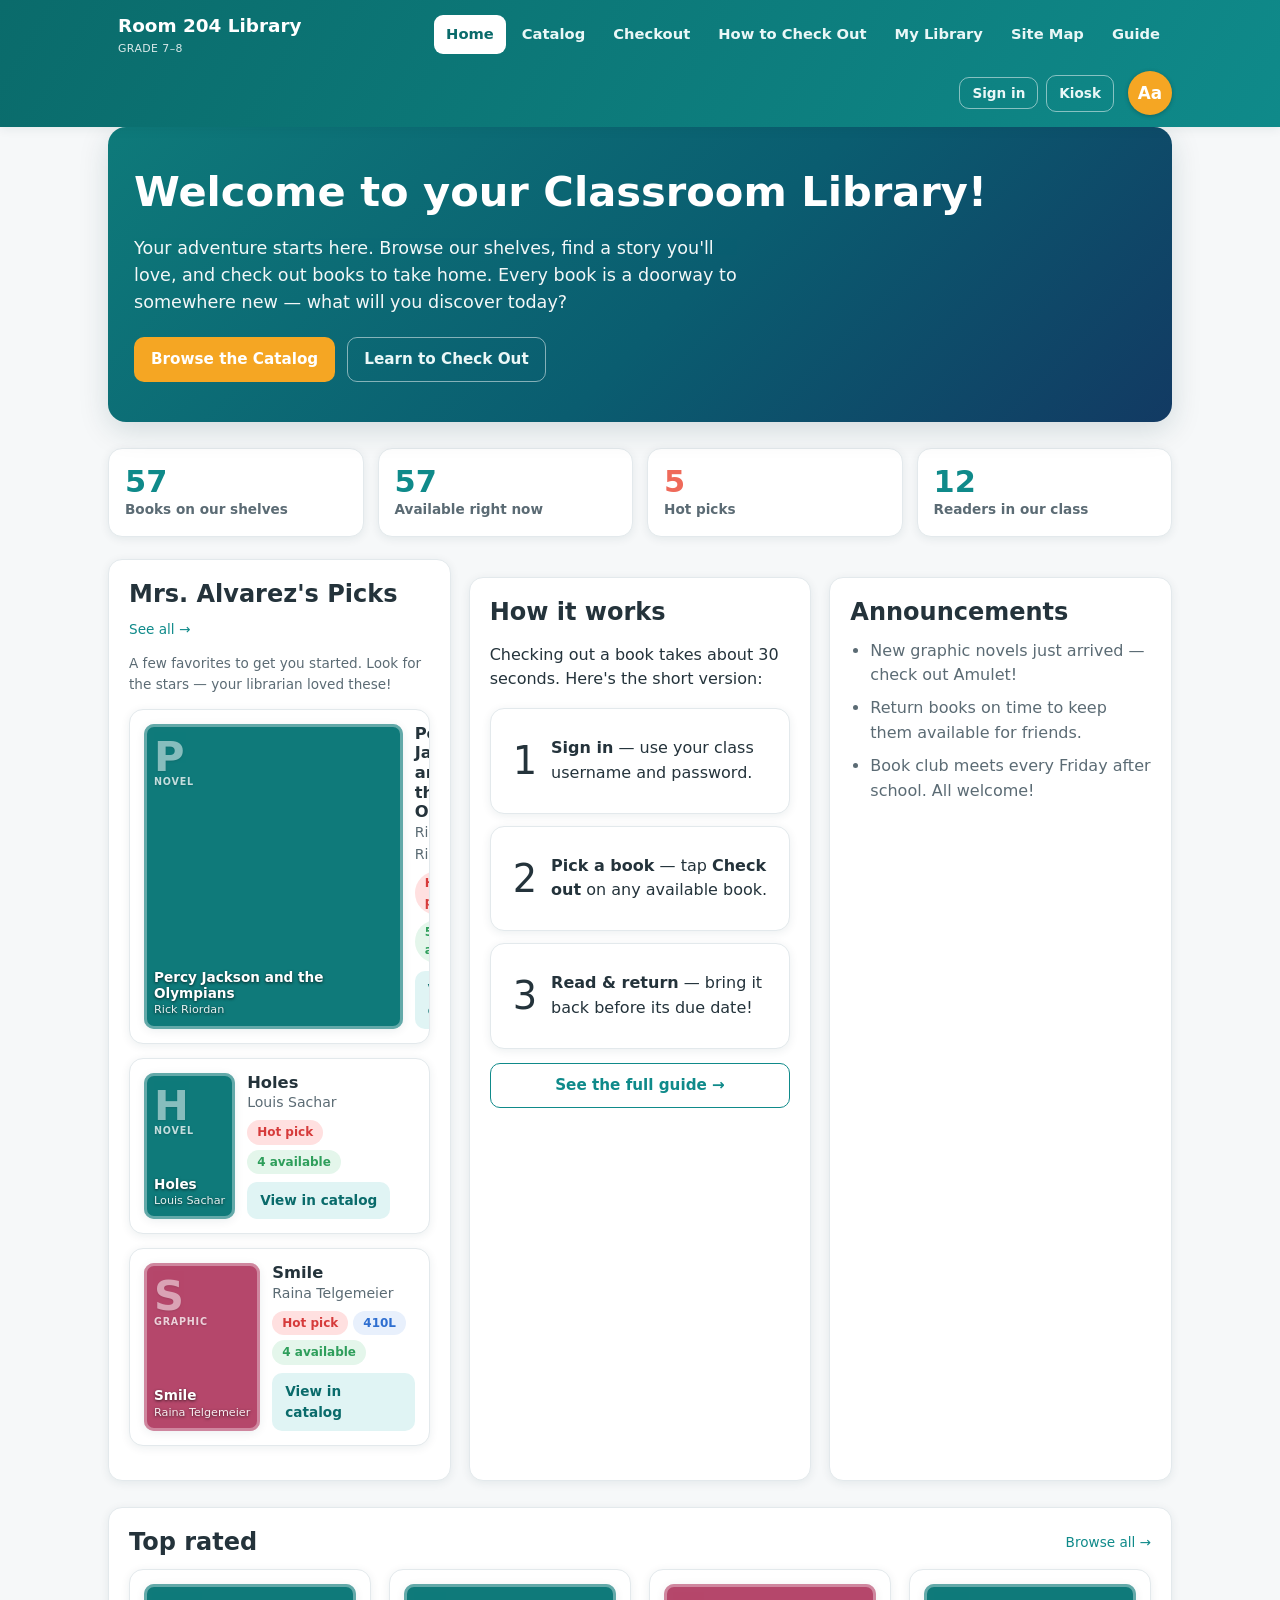
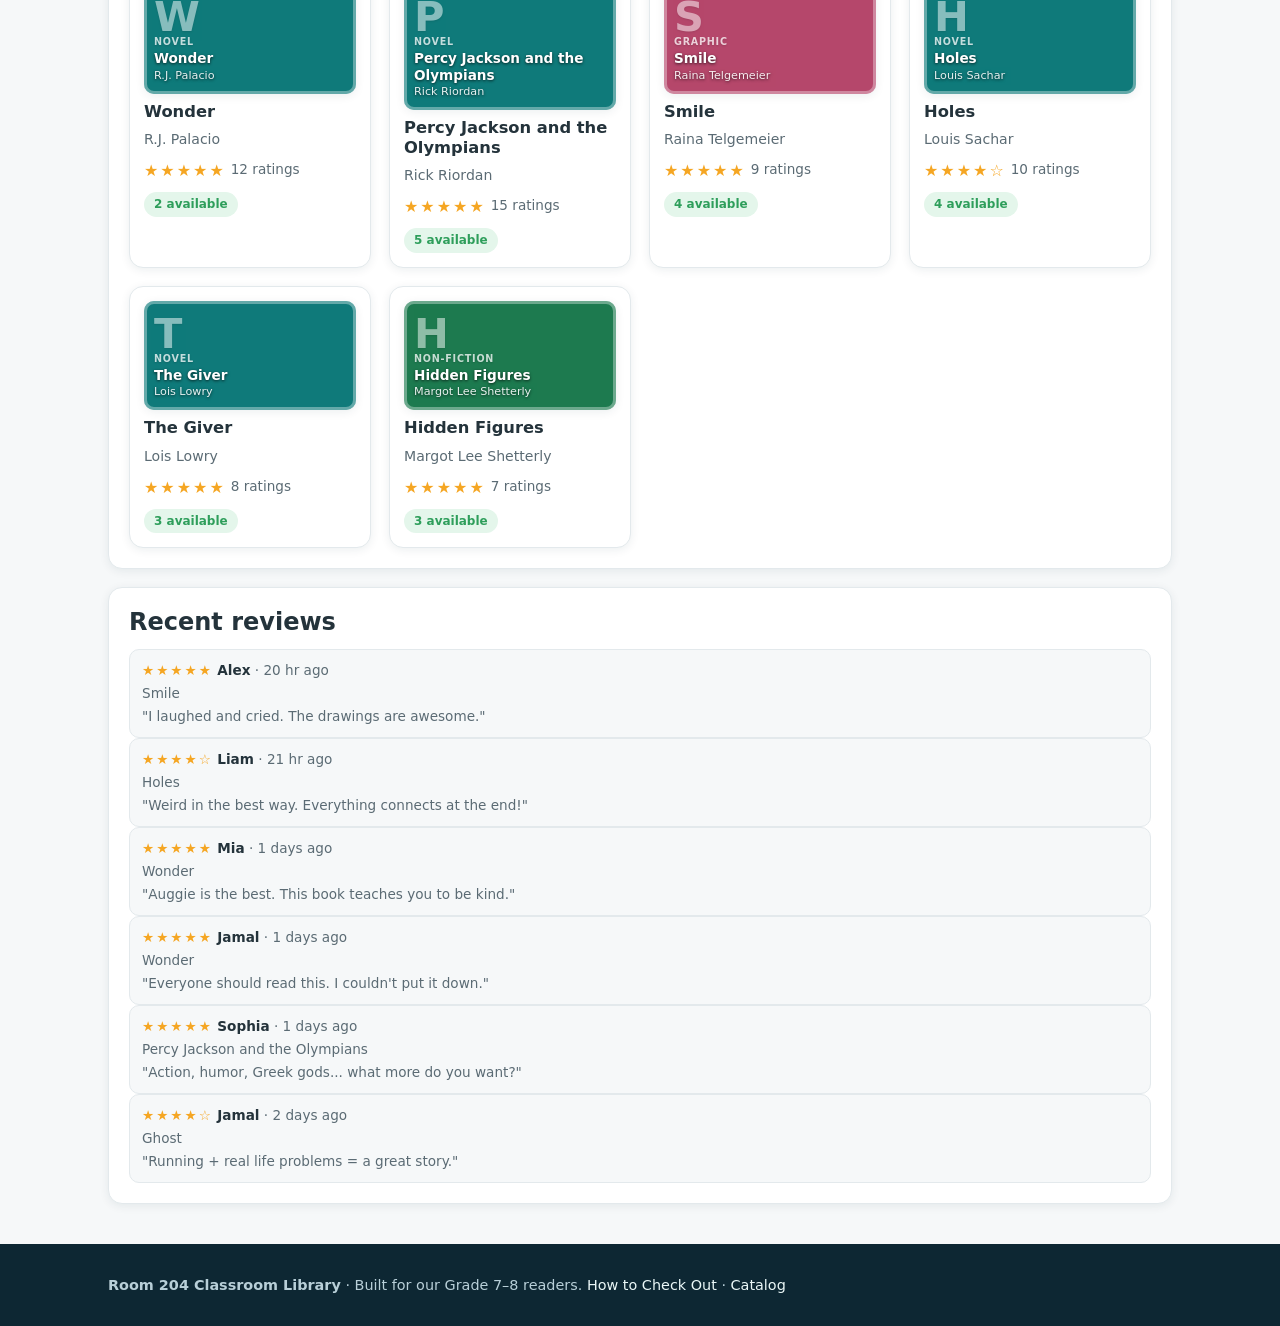
==== commit 29bbb7ca: "Fix admin render errors that left tabs stuck on 'Loading…' Two reference errors in admin.js were thr" ====
--- a/index.html
+++ b/index.html
@@ -9,12 +9,12 @@
   <link rel="icon" href="icons/icon.svg" type="image/svg+xml">
   <link rel="apple-touch-icon" href="icons/icon.svg">
  <title>Home · Our Classroom Library</title>
- <link rel="stylesheet" href="css/style.css?v=35">
- <script defer src="js/store.js?v=35"></script>
- <script defer src="js/app.js?v=35"></script>
-  <script defer src="js/a11y.js?v=35"></script>
- <script defer src="js/covers.js?v=35"></script>
- <script defer src="js/home.js?v=35"></script>
+ <link rel="stylesheet" href="css/style.css?v=36">
+ <script defer src="js/store.js?v=36"></script>
+ <script defer src="js/app.js?v=36"></script>
+  <script defer src="js/a11y.js?v=36"></script>
+ <script defer src="js/covers.js?v=36"></script>
+ <script defer src="js/home.js?v=36"></script>
 </head>
 <body>
  <header class="topbar">
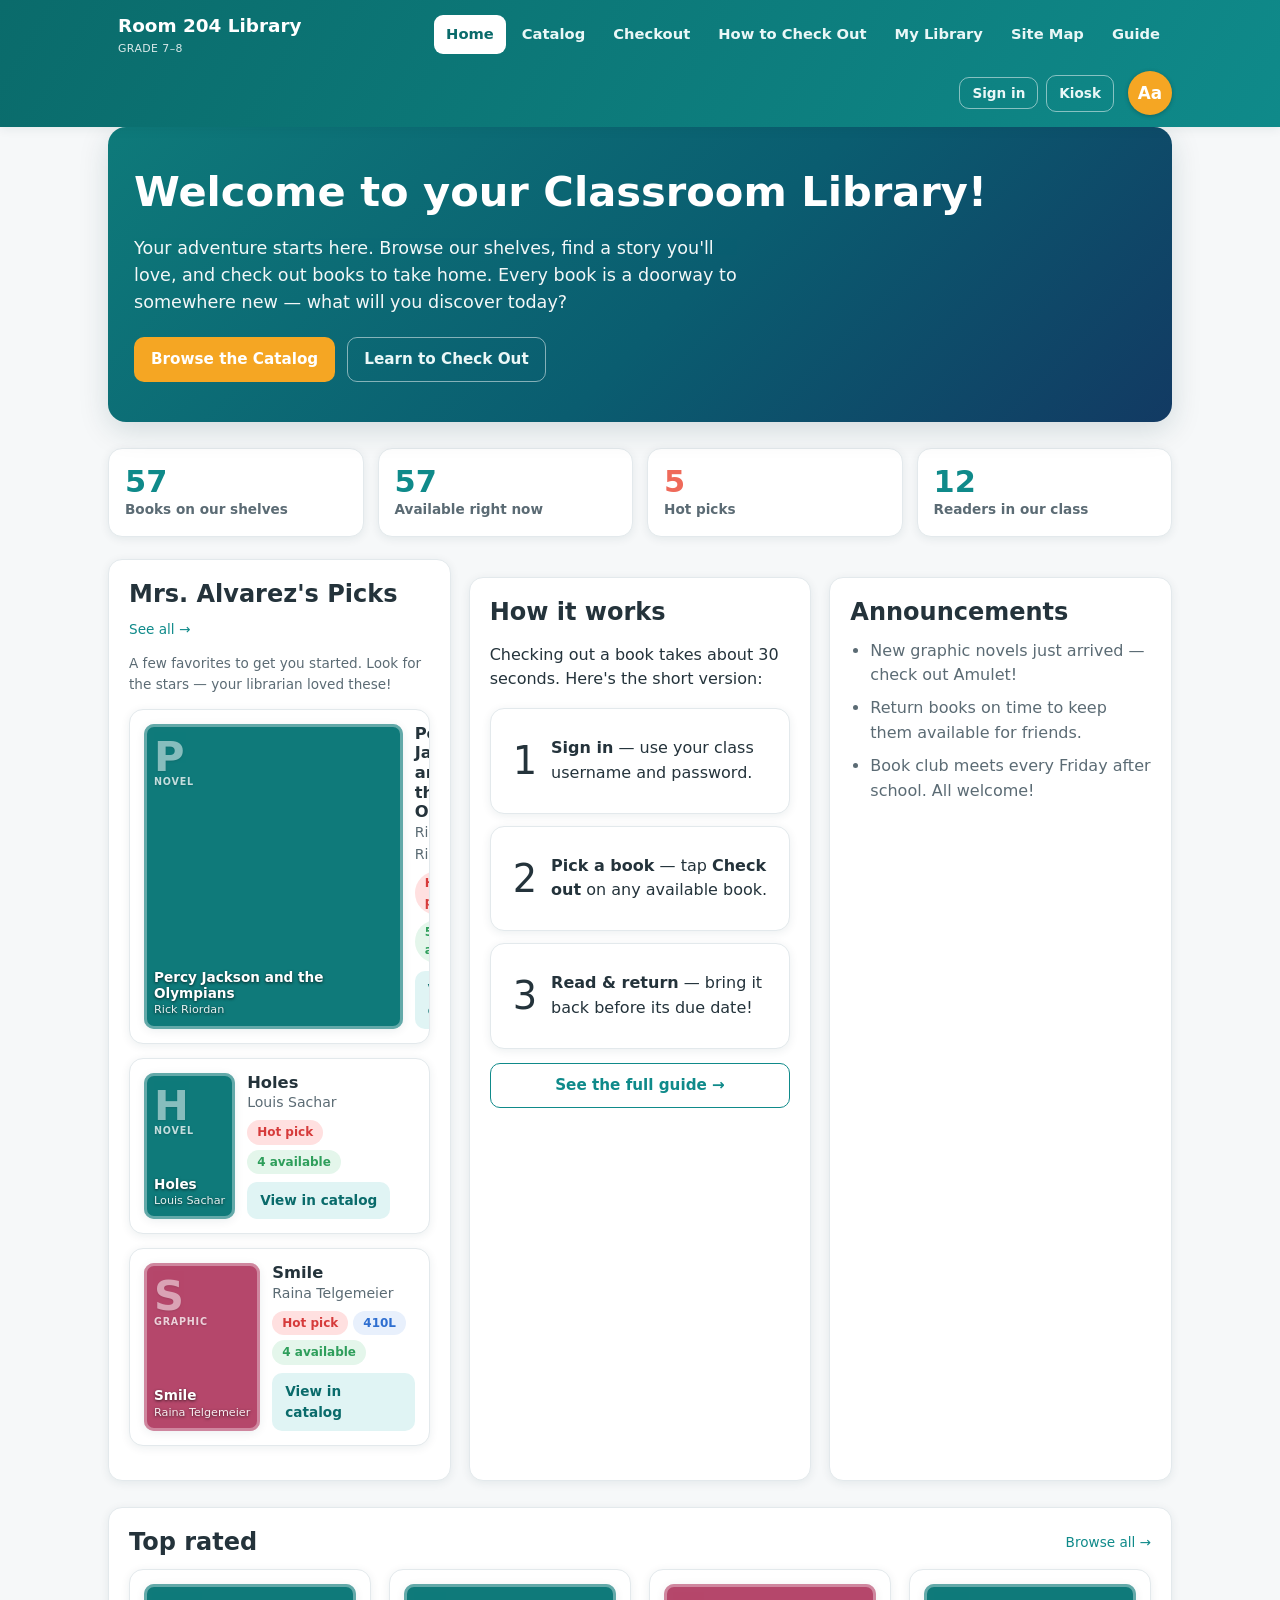
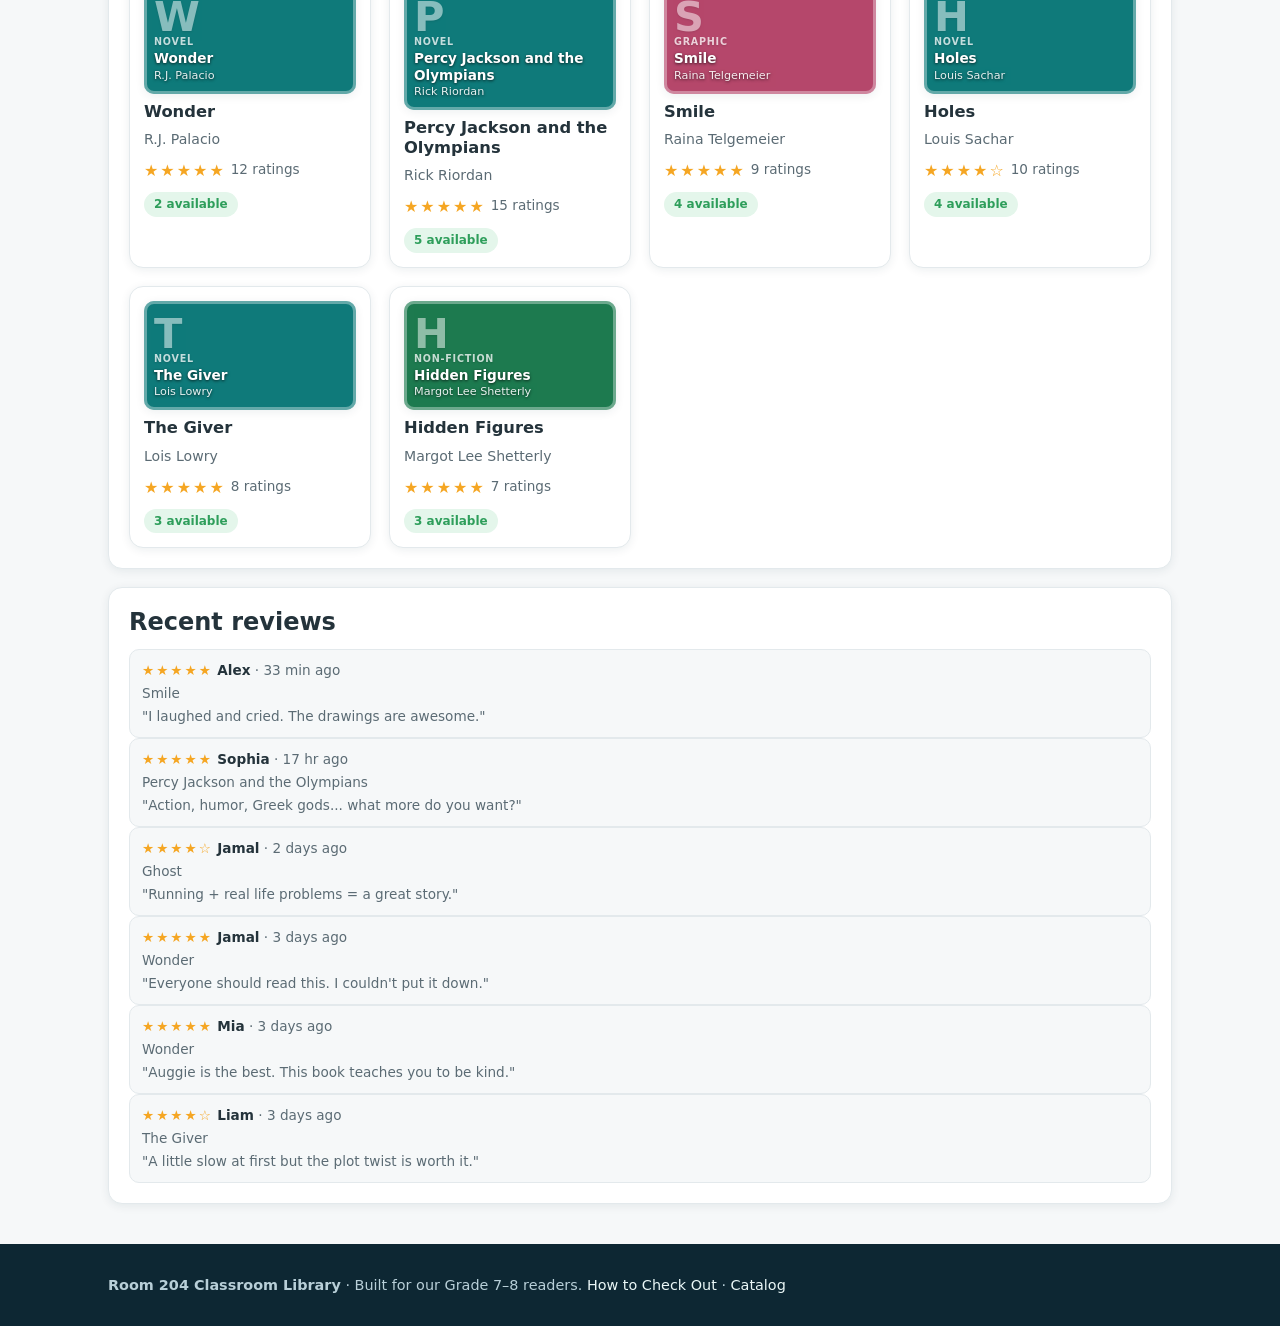
==== commit 3d42cc86: "Fix stale-cache issue: service worker now network-first for pages The PWA service worker was serving" ====
--- a/index.html
+++ b/index.html
@@ -9,12 +9,12 @@
   <link rel="icon" href="icons/icon.svg" type="image/svg+xml">
   <link rel="apple-touch-icon" href="icons/icon.svg">
  <title>Home · Our Classroom Library</title>
- <link rel="stylesheet" href="css/style.css?v=36">
- <script defer src="js/store.js?v=36"></script>
- <script defer src="js/app.js?v=36"></script>
-  <script defer src="js/a11y.js?v=36"></script>
- <script defer src="js/covers.js?v=36"></script>
- <script defer src="js/home.js?v=36"></script>
+ <link rel="stylesheet" href="css/style.css?v=37">
+ <script defer src="js/store.js?v=37"></script>
+ <script defer src="js/app.js?v=37"></script>
+  <script defer src="js/a11y.js?v=37"></script>
+ <script defer src="js/covers.js?v=37"></script>
+ <script defer src="js/home.js?v=37"></script>
 </head>
 <body>
  <header class="topbar">
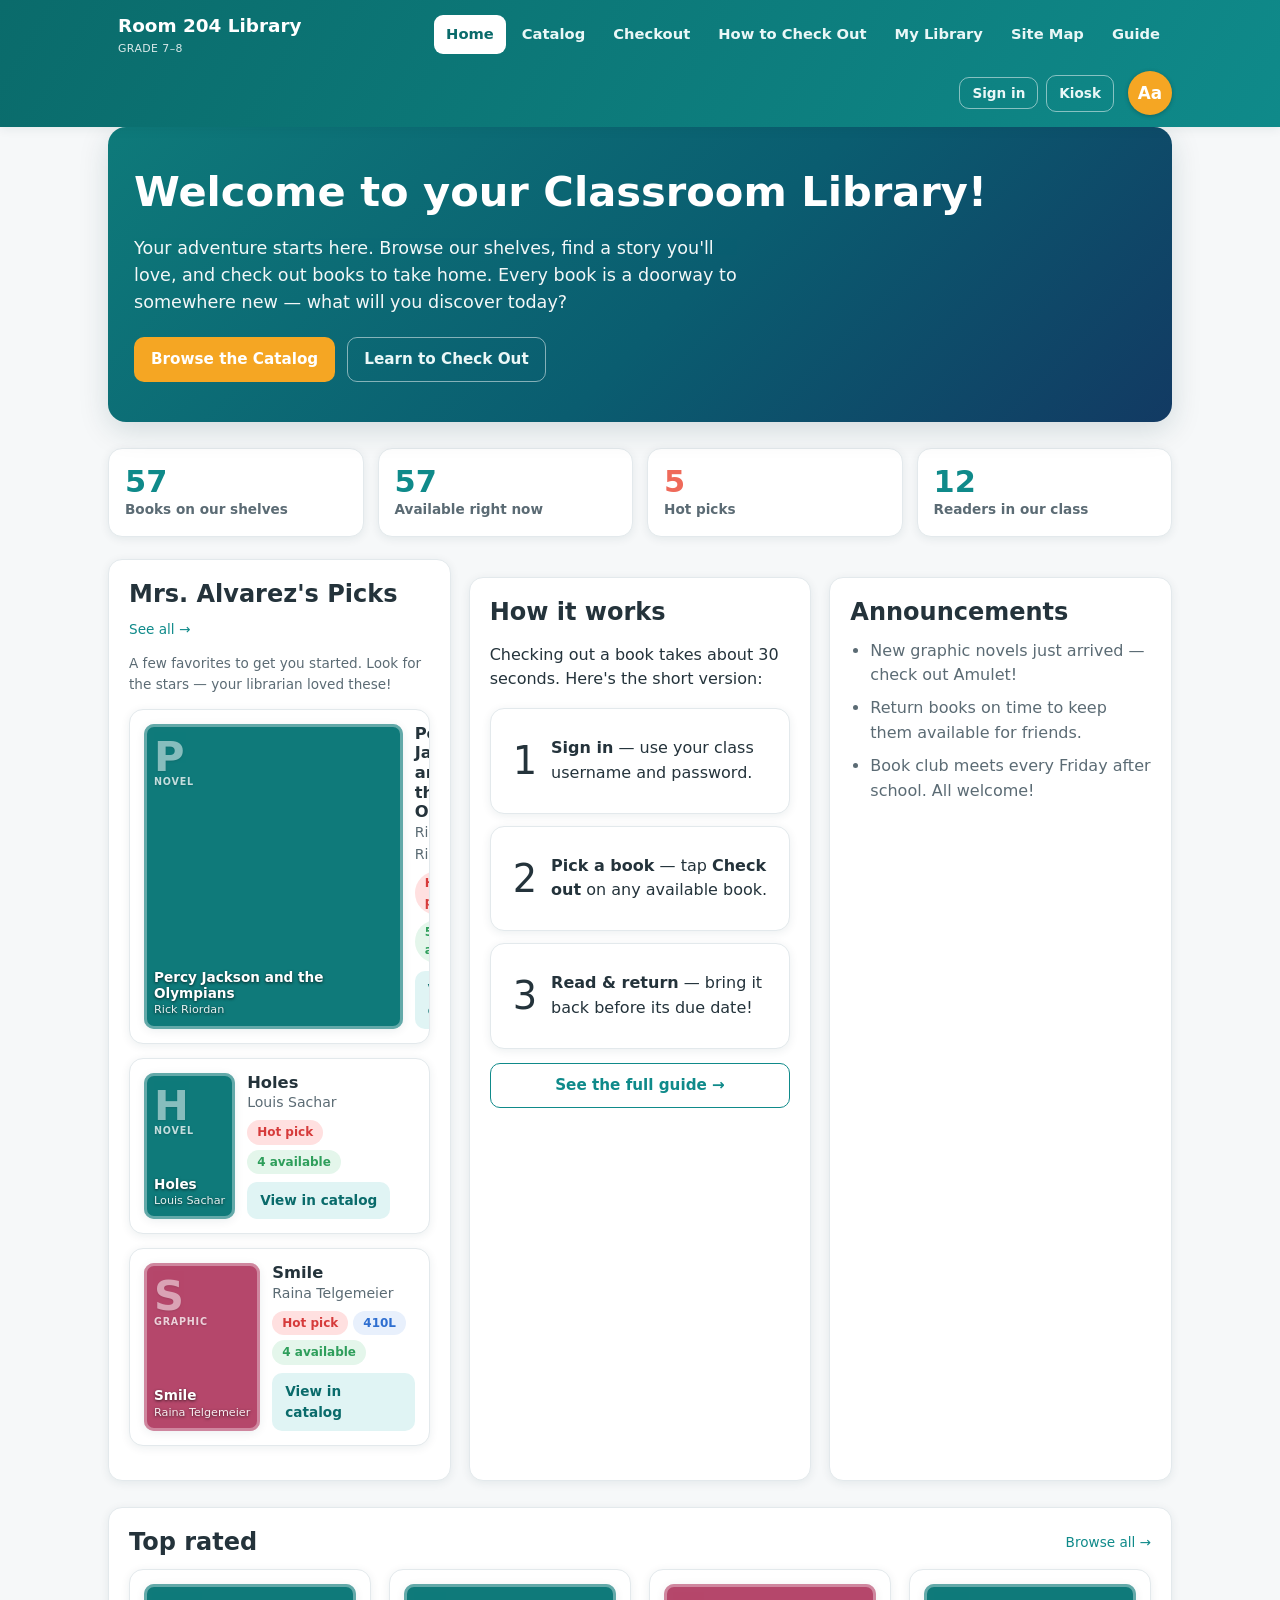
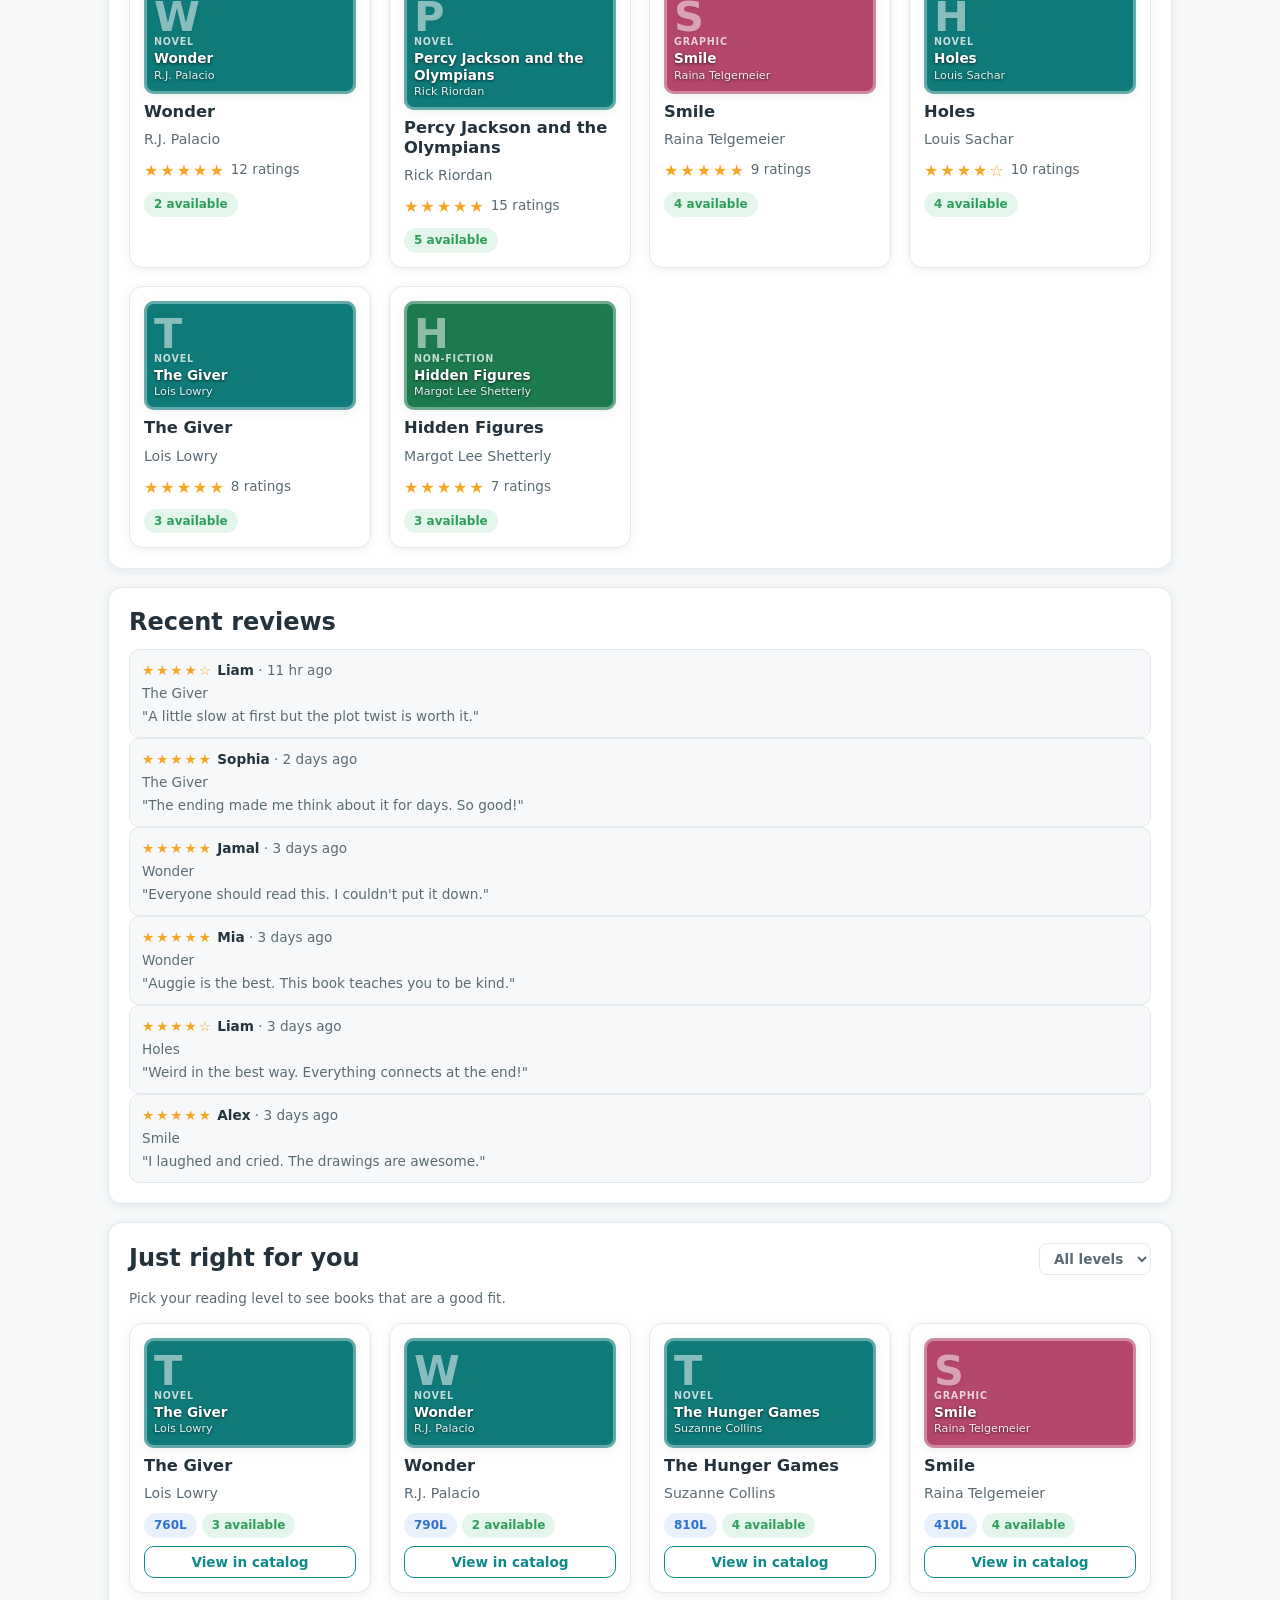
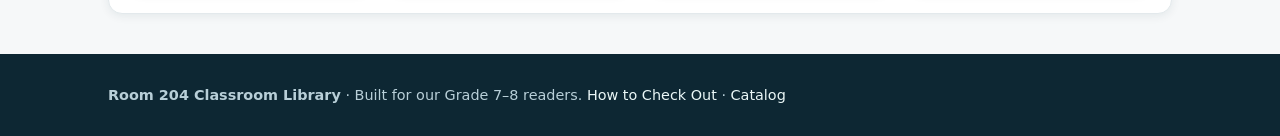
==== commit a6747097: "Add auto reading-level fill, home 'just right' level section, overdue confirmation - Book form: new " ====
--- a/index.html
+++ b/index.html
@@ -9,12 +9,12 @@
   <link rel="icon" href="icons/icon.svg" type="image/svg+xml">
   <link rel="apple-touch-icon" href="icons/icon.svg">
  <title>Home · Our Classroom Library</title>
- <link rel="stylesheet" href="css/style.css?v=37">
- <script defer src="js/store.js?v=37"></script>
- <script defer src="js/app.js?v=37"></script>
-  <script defer src="js/a11y.js?v=37"></script>
- <script defer src="js/covers.js?v=37"></script>
- <script defer src="js/home.js?v=37"></script>
+ <link rel="stylesheet" href="css/style.css?v=38">
+ <script defer src="js/store.js?v=38"></script>
+ <script defer src="js/app.js?v=38"></script>
+  <script defer src="js/a11y.js?v=38"></script>
+ <script defer src="js/covers.js?v=38"></script>
+ <script defer src="js/home.js?v=38"></script>
 </head>
 <body>
  <header class="topbar">
@@ -103,6 +103,14 @@
  <div class="card-head"><h2>Recent reviews</h2></div>
  <div id="recent-reviews"></div>
  </section>
+
+ <section class="card" id="just-right-wrap" style="display:none">
+ <div class="card-head"><h2>Just right for you</h2>
+   <select id="level-select" class="seg-btn" style="border:1px solid var(--line);border-radius:8px;padding:6px 10px"></select>
+ </div>
+ <p class="muted small">Pick your reading level to see books that are a good fit.</p>
+ <div id="just-right" class="book-grid" style="grid-template-columns:repeat(auto-fill,minmax(200px,1fr))"></div>
+ </section>
  </main>
 
  <footer>
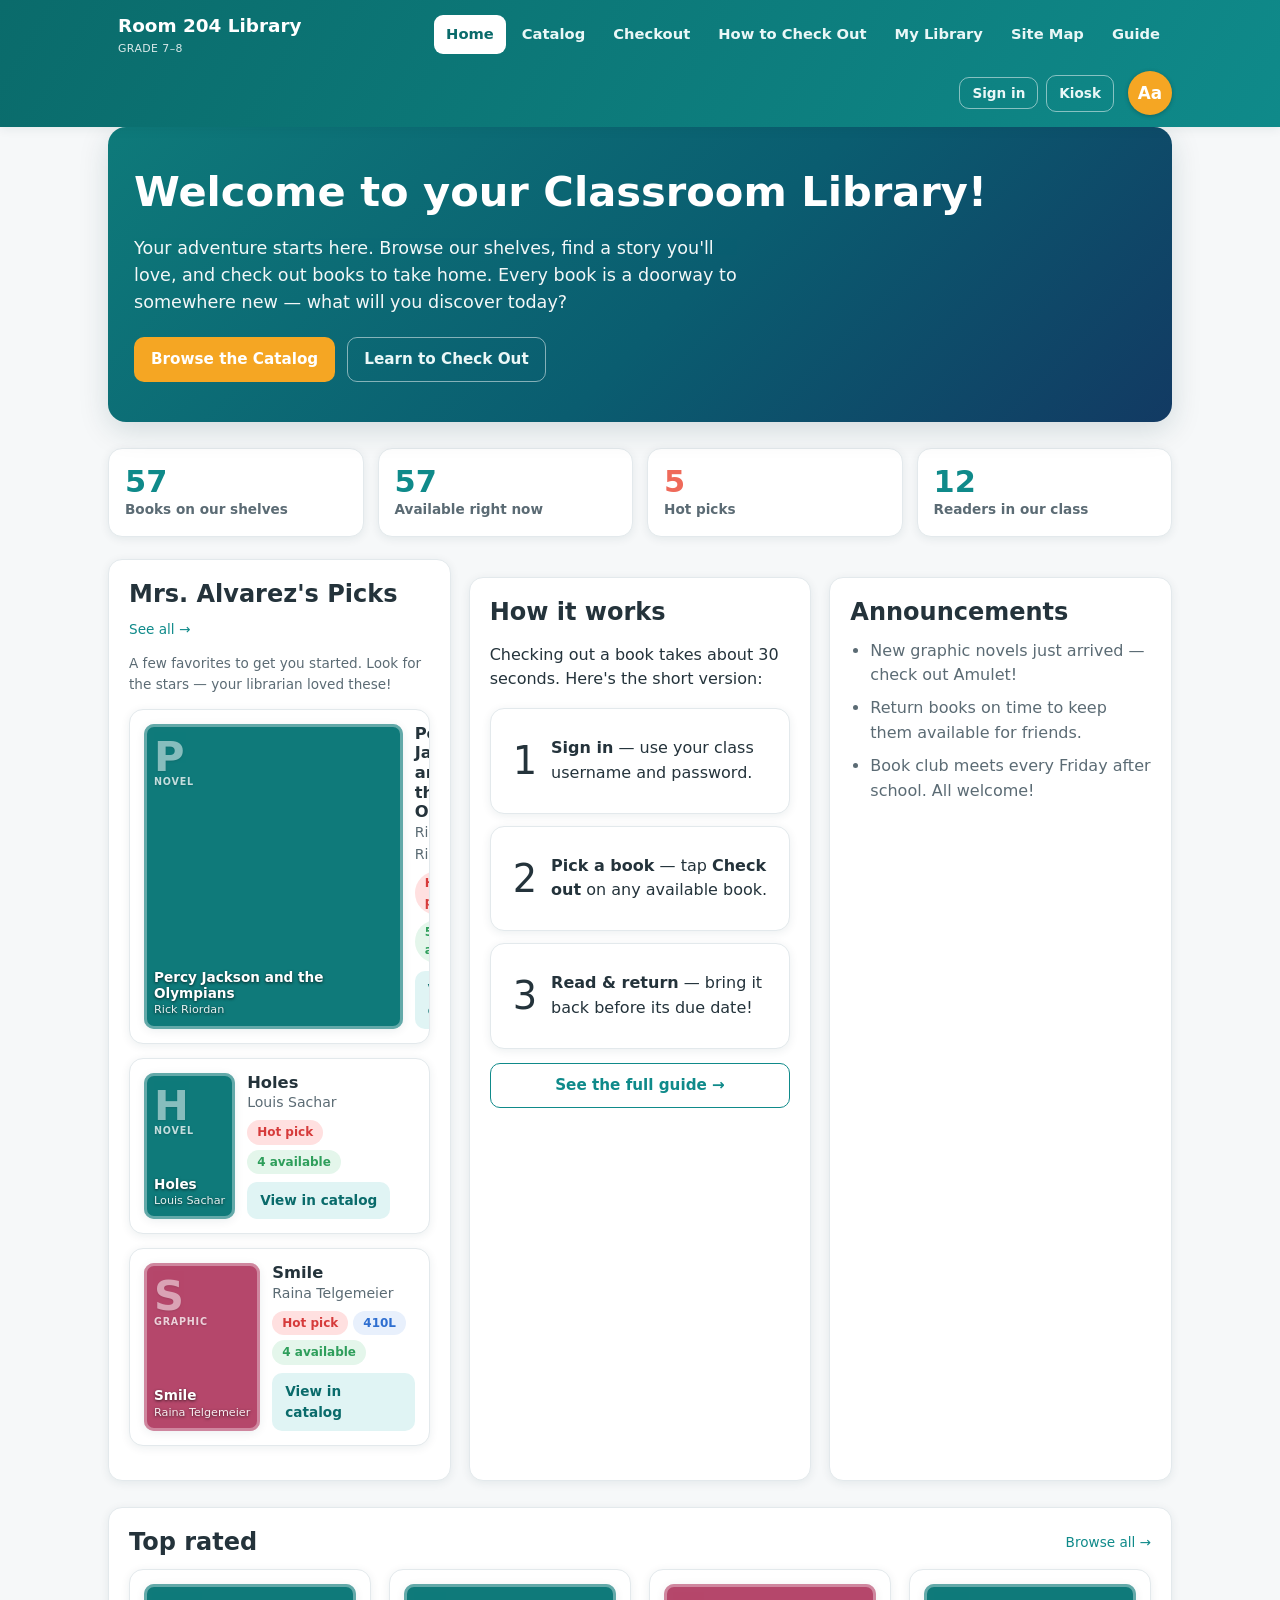
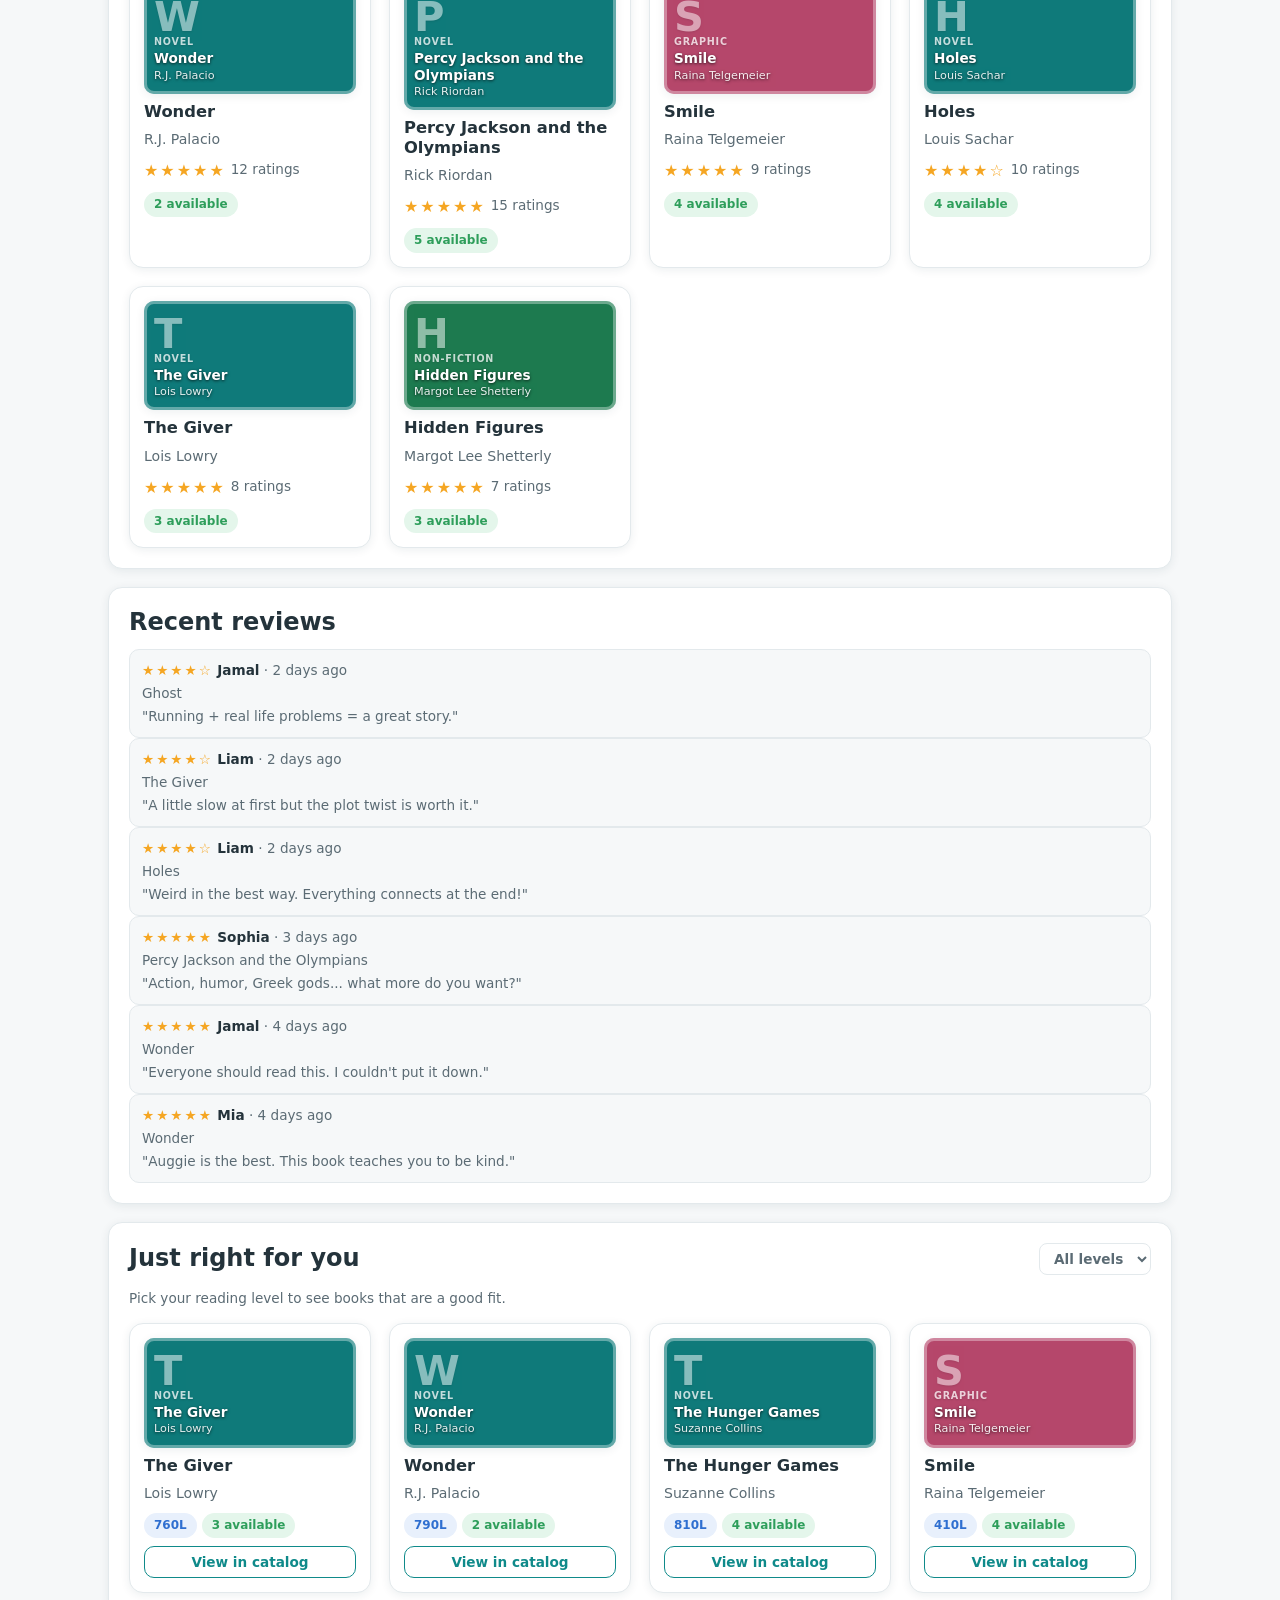
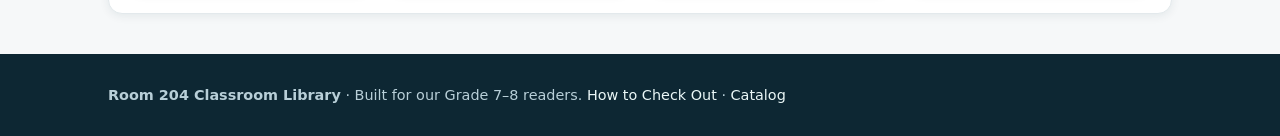
==== commit 39c14ef6: "Ask who is checking out a book at the kiosk and for guest checkout - Kiosk: after scanning a book, o" ====
--- a/index.html
+++ b/index.html
@@ -9,12 +9,12 @@
   <link rel="icon" href="icons/icon.svg" type="image/svg+xml">
   <link rel="apple-touch-icon" href="icons/icon.svg">
  <title>Home · Our Classroom Library</title>
- <link rel="stylesheet" href="css/style.css?v=38">
- <script defer src="js/store.js?v=38"></script>
- <script defer src="js/app.js?v=38"></script>
-  <script defer src="js/a11y.js?v=38"></script>
- <script defer src="js/covers.js?v=38"></script>
- <script defer src="js/home.js?v=38"></script>
+ <link rel="stylesheet" href="css/style.css?v=39">
+ <script defer src="js/store.js?v=39"></script>
+ <script defer src="js/app.js?v=39"></script>
+  <script defer src="js/a11y.js?v=39"></script>
+ <script defer src="js/covers.js?v=39"></script>
+ <script defer src="js/home.js?v=39"></script>
 </head>
 <body>
  <header class="topbar">
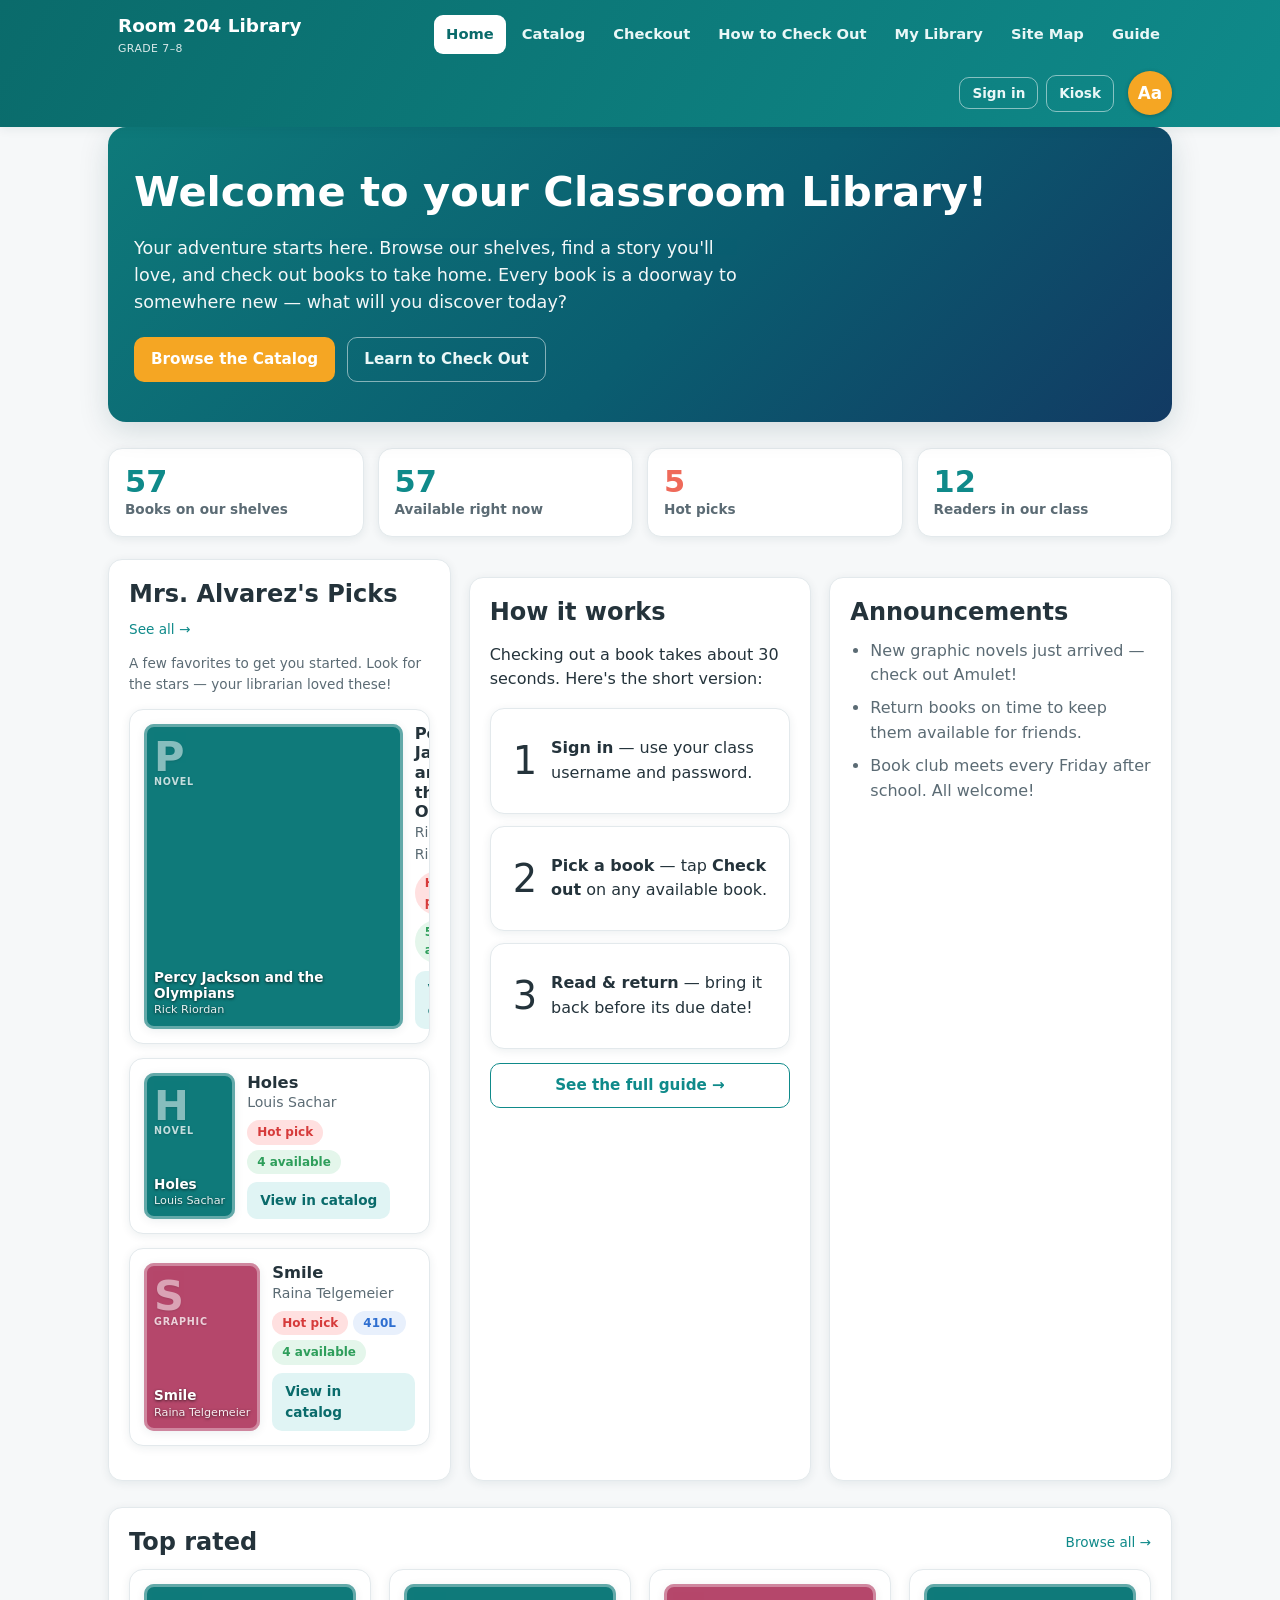
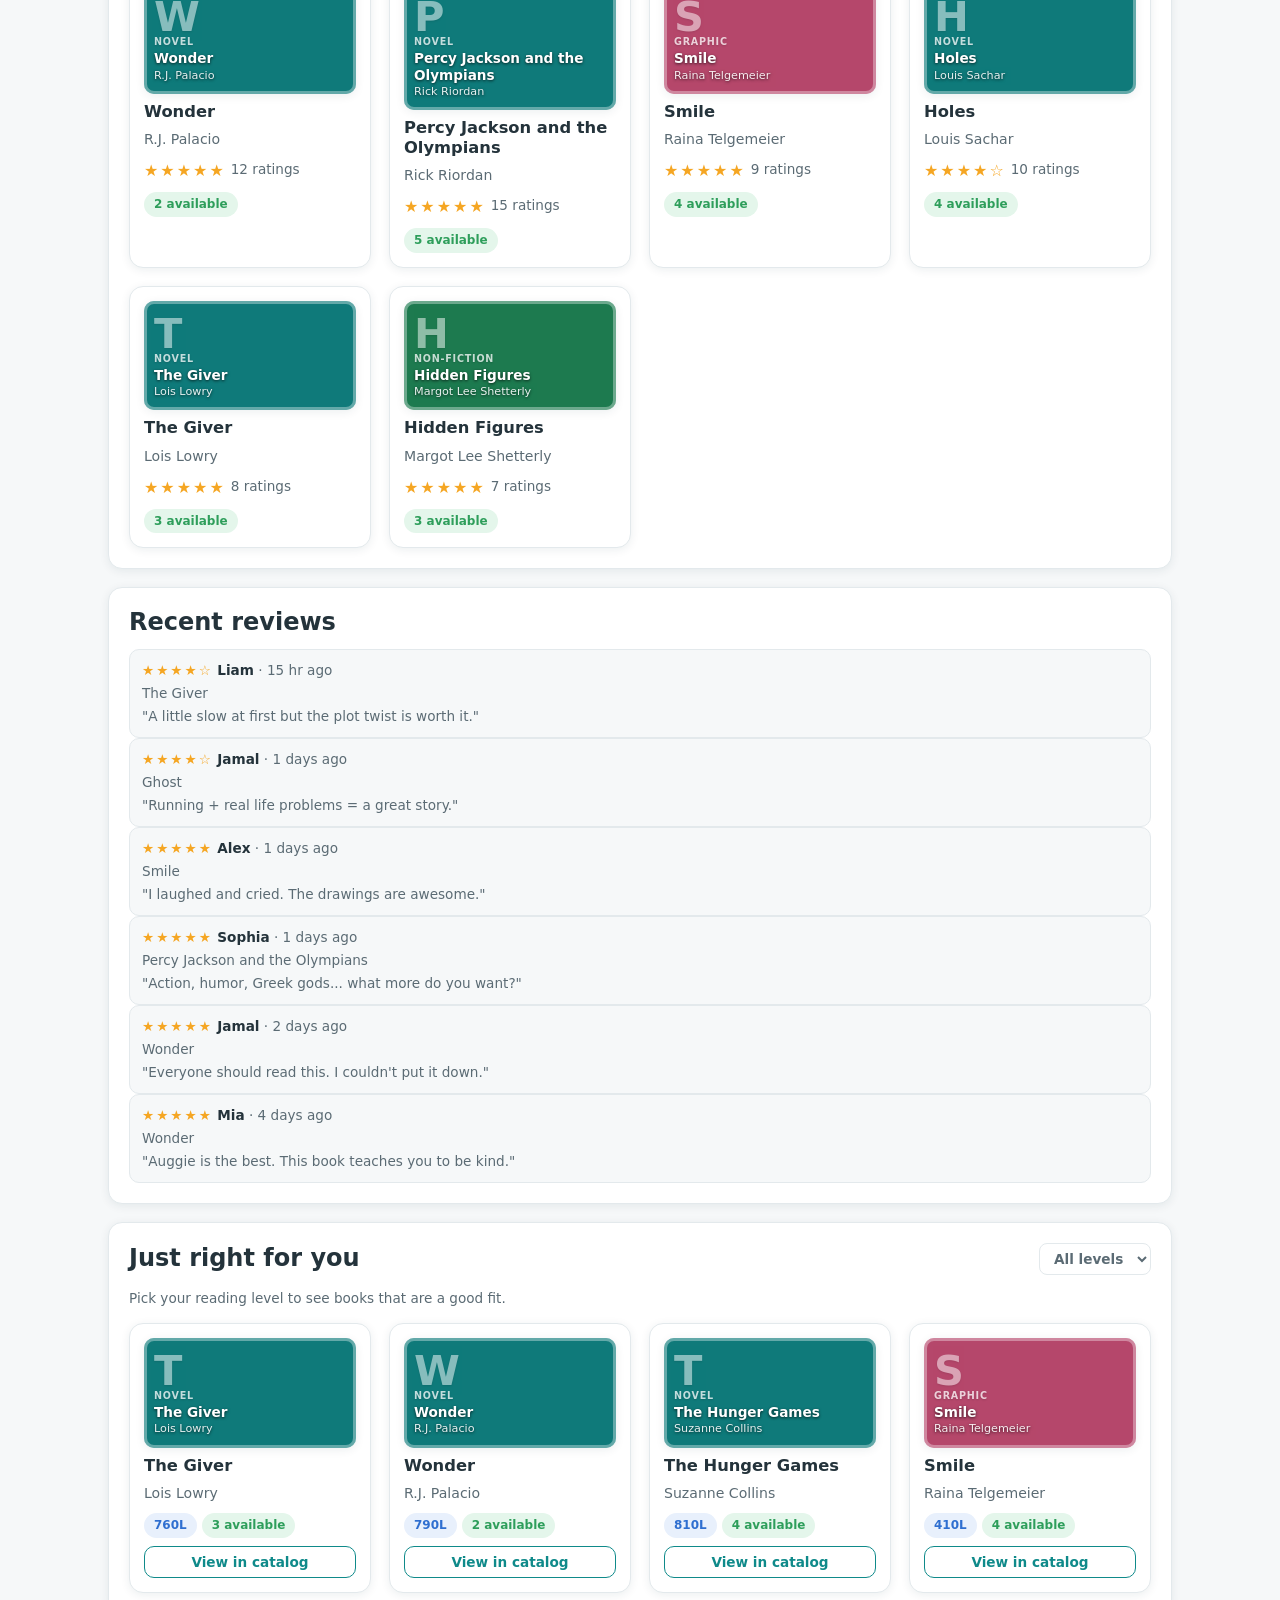
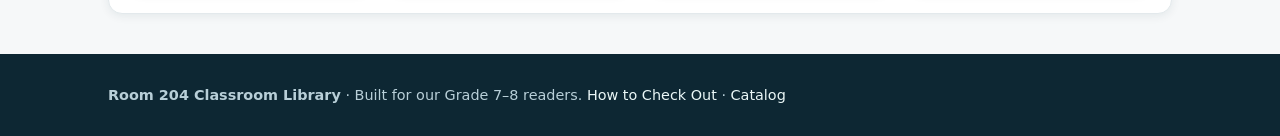
==== commit fb8f1ed1: "Add unique-per-student passwords with a printable handout - New 'Reset to unique passwords' action (" ====
--- a/index.html
+++ b/index.html
@@ -9,12 +9,12 @@
   <link rel="icon" href="icons/icon.svg" type="image/svg+xml">
   <link rel="apple-touch-icon" href="icons/icon.svg">
  <title>Home · Our Classroom Library</title>
- <link rel="stylesheet" href="css/style.css?v=39">
- <script defer src="js/store.js?v=39"></script>
- <script defer src="js/app.js?v=39"></script>
-  <script defer src="js/a11y.js?v=39"></script>
- <script defer src="js/covers.js?v=39"></script>
- <script defer src="js/home.js?v=39"></script>
+ <link rel="stylesheet" href="css/style.css?v=40">
+ <script defer src="js/store.js?v=40"></script>
+ <script defer src="js/app.js?v=40"></script>
+  <script defer src="js/a11y.js?v=40"></script>
+ <script defer src="js/covers.js?v=40"></script>
+ <script defer src="js/home.js?v=40"></script>
 </head>
 <body>
  <header class="topbar">
--- a/css/style.css
+++ b/css/style.css
@@ -402,6 +402,22 @@
   .bc-grid { grid-template-columns: repeat(3, 1fr); }
 }
 
+/* --------------------- Password handout (printable) ------------------- */
+.handout-sheet { display: none; }
+.handout-heading { text-align: center; margin-bottom: 4px; }
+.handout-note { text-align: center; color: #666; margin: 0 0 14px; font-size: .85rem; }
+.handout-grid { display: grid; grid-template-columns: repeat(2, 1fr); gap: 12px; }
+.handout-slip { border: 1px dashed #999; border-radius: 8px; padding: 12px 14px; page-break-inside: avoid; }
+.handout-slip-name { font-weight: 800; font-size: 1rem; margin-bottom: 6px; }
+.handout-slip-user, .handout-slip-pw { font-size: .9rem; }
+.handout-slip-user code, .handout-slip-pw code { background: #f0f2f4; padding: 1px 5px; border-radius: 4px; }
+.handout-slip-class { font-size: .8rem; color: #666; margin-top: 4px; }
+@media print {
+  #handout-sheet, #handout-sheet * { visibility: visible; }
+  #handout-sheet { display: block; position: absolute; inset: 0; padding: 20px; }
+  .handout-grid { grid-template-columns: repeat(2, 1fr); }
+}
+
 /* --------------------- Kiosk options (checkout/checkin) --------------- */
 .kiosk-options { display: grid; grid-template-columns: repeat(auto-fit, minmax(220px, 1fr)); gap: 18px; max-width: 640px; margin: 0 auto; }
 .kiosk-option {
